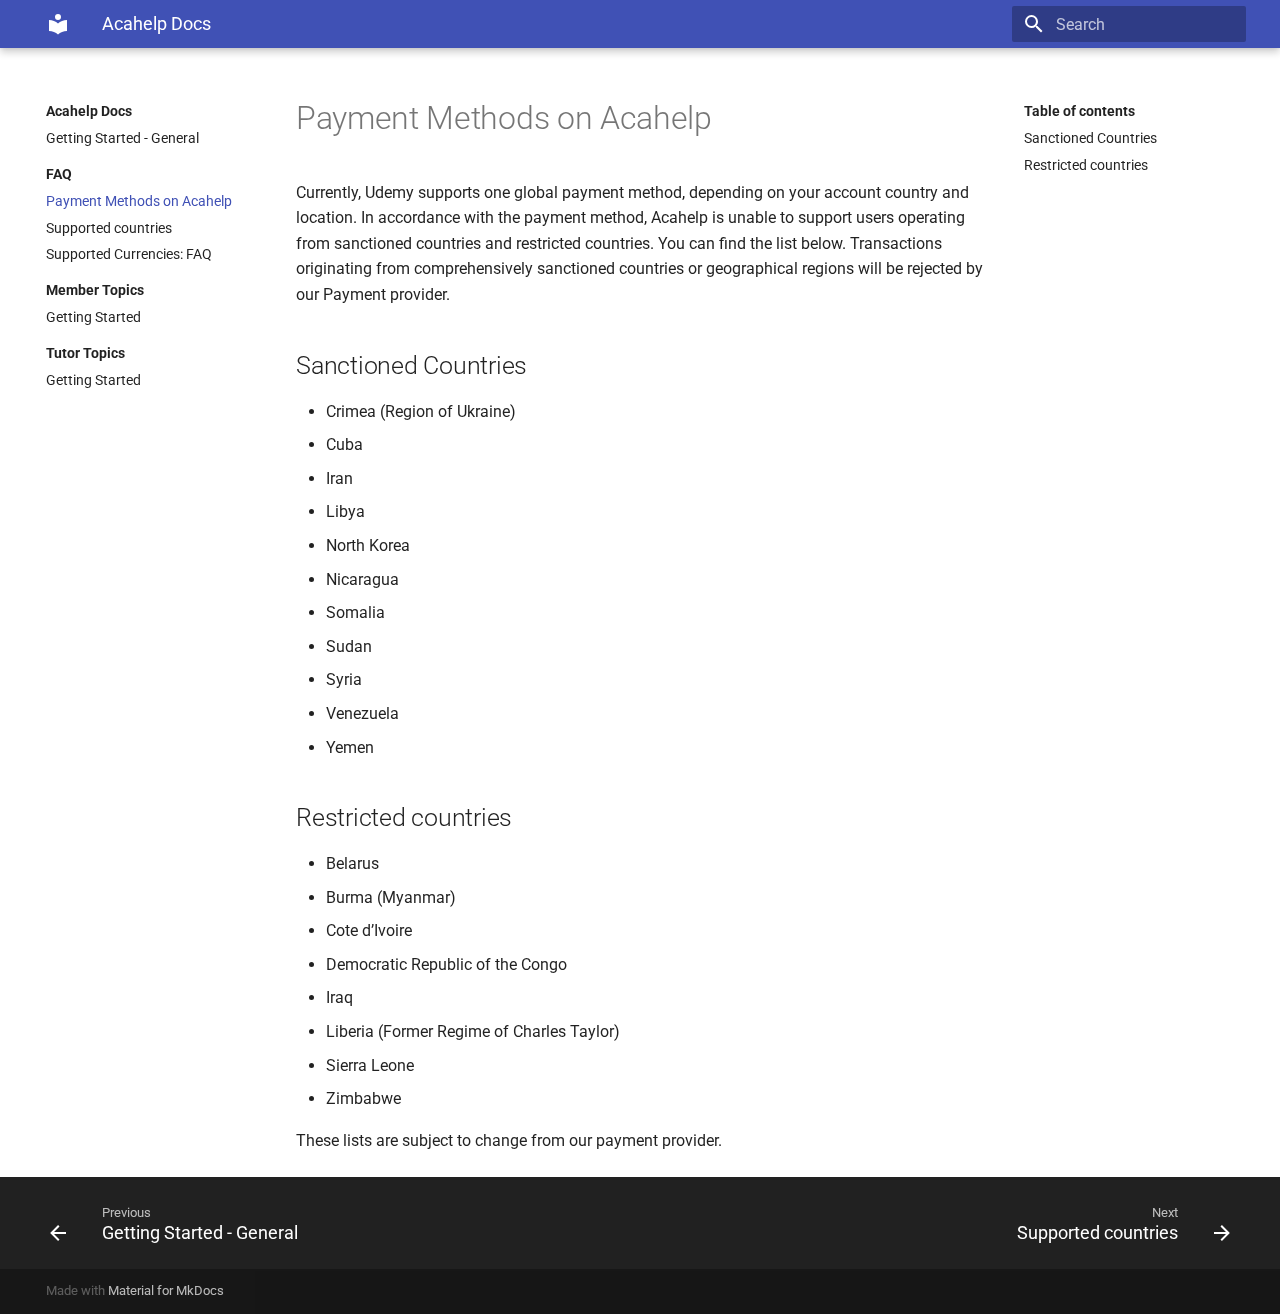
==== site/FAQ/Purchases-and-Refunds/index.html @ 8f77f380 "Supported Countries, FAQ generation updated" ====
<!doctype html>
<html lang="en" class="no-js">
  <head>
    
      <meta charset="utf-8">
      <meta name="viewport" content="width=device-width,initial-scale=1">
      
      
      
      
      <link rel="icon" href="../../assets/images/favicon.png">
      <meta name="generator" content="mkdocs-1.2.2, mkdocs-material-7.3.2">
    
    
      
        <title>Payment Methods on Acahelp - Acahelp Docs</title>
      
    
    
      <link rel="stylesheet" href="../../assets/stylesheets/main.24c991ad.min.css">
      
        
        <link rel="stylesheet" href="../../assets/stylesheets/palette.3f5d1f46.min.css">
        
      
    
    
    
      
        
        <link rel="preconnect" href="https://fonts.gstatic.com" crossorigin>
        <link rel="stylesheet" href="https://fonts.googleapis.com/css?family=Roboto:300,400,400i,700%7CRoboto+Mono&display=fallback">
        <style>:root{--md-text-font-family:"Roboto";--md-code-font-family:"Roboto Mono"}</style>
      
    
    
    
    
      


    
    
  </head>
  
  
    
    
    
    
    
    <body dir="ltr" data-md-color-scheme="" data-md-color-primary="none" data-md-color-accent="none">
  
    
    <script>function __prefix(e){return new URL("../..",location).pathname+"."+e}function __get(e,t=localStorage){return JSON.parse(t.getItem(__prefix(e)))}</script>
    
    <input class="md-toggle" data-md-toggle="drawer" type="checkbox" id="__drawer" autocomplete="off">
    <input class="md-toggle" data-md-toggle="search" type="checkbox" id="__search" autocomplete="off">
    <label class="md-overlay" for="__drawer"></label>
    <div data-md-component="skip">
      
        
        <a href="#payment-methods-on-acahelp" class="md-skip">
          Skip to content
        </a>
      
    </div>
    <div data-md-component="announce">
      
    </div>
    
      

<header class="md-header" data-md-component="header">
  <nav class="md-header__inner md-grid" aria-label="Header">
    <a href="../.." title="Acahelp Docs" class="md-header__button md-logo" aria-label="Acahelp Docs" data-md-component="logo">
      
  
  <svg xmlns="http://www.w3.org/2000/svg" viewBox="0 0 24 24"><path d="M12 8a3 3 0 0 0 3-3 3 3 0 0 0-3-3 3 3 0 0 0-3 3 3 3 0 0 0 3 3m0 3.54C9.64 9.35 6.5 8 3 8v11c3.5 0 6.64 1.35 9 3.54 2.36-2.19 5.5-3.54 9-3.54V8c-3.5 0-6.64 1.35-9 3.54z"/></svg>

    </a>
    <label class="md-header__button md-icon" for="__drawer">
      <svg xmlns="http://www.w3.org/2000/svg" viewBox="0 0 24 24"><path d="M3 6h18v2H3V6m0 5h18v2H3v-2m0 5h18v2H3v-2z"/></svg>
    </label>
    <div class="md-header__title" data-md-component="header-title">
      <div class="md-header__ellipsis">
        <div class="md-header__topic">
          <span class="md-ellipsis">
            Acahelp Docs
          </span>
        </div>
        <div class="md-header__topic" data-md-component="header-topic">
          <span class="md-ellipsis">
            
              Payment Methods on Acahelp
            
          </span>
        </div>
      </div>
    </div>
    
    
    
      <label class="md-header__button md-icon" for="__search">
        <svg xmlns="http://www.w3.org/2000/svg" viewBox="0 0 24 24"><path d="M9.5 3A6.5 6.5 0 0 1 16 9.5c0 1.61-.59 3.09-1.56 4.23l.27.27h.79l5 5-1.5 1.5-5-5v-.79l-.27-.27A6.516 6.516 0 0 1 9.5 16 6.5 6.5 0 0 1 3 9.5 6.5 6.5 0 0 1 9.5 3m0 2C7 5 5 7 5 9.5S7 14 9.5 14 14 12 14 9.5 12 5 9.5 5z"/></svg>
      </label>
      
<div class="md-search" data-md-component="search" role="dialog">
  <label class="md-search__overlay" for="__search"></label>
  <div class="md-search__inner" role="search">
    <form class="md-search__form" name="search">
      <input type="text" class="md-search__input" name="query" aria-label="Search" placeholder="Search" autocapitalize="off" autocorrect="off" autocomplete="off" spellcheck="false" data-md-component="search-query" required>
      <label class="md-search__icon md-icon" for="__search">
        <svg xmlns="http://www.w3.org/2000/svg" viewBox="0 0 24 24"><path d="M9.5 3A6.5 6.5 0 0 1 16 9.5c0 1.61-.59 3.09-1.56 4.23l.27.27h.79l5 5-1.5 1.5-5-5v-.79l-.27-.27A6.516 6.516 0 0 1 9.5 16 6.5 6.5 0 0 1 3 9.5 6.5 6.5 0 0 1 9.5 3m0 2C7 5 5 7 5 9.5S7 14 9.5 14 14 12 14 9.5 12 5 9.5 5z"/></svg>
        <svg xmlns="http://www.w3.org/2000/svg" viewBox="0 0 24 24"><path d="M20 11v2H8l5.5 5.5-1.42 1.42L4.16 12l7.92-7.92L13.5 5.5 8 11h12z"/></svg>
      </label>
      <nav class="md-search__options" aria-label="Search">
        
        <button type="reset" class="md-search__icon md-icon" aria-label="Clear" tabindex="-1">
          <svg xmlns="http://www.w3.org/2000/svg" viewBox="0 0 24 24"><path d="M19 6.41 17.59 5 12 10.59 6.41 5 5 6.41 10.59 12 5 17.59 6.41 19 12 13.41 17.59 19 19 17.59 13.41 12 19 6.41z"/></svg>
        </button>
      </nav>
      
        <div class="md-search__suggest" data-md-component="search-suggest"></div>
      
    </form>
    <div class="md-search__output">
      <div class="md-search__scrollwrap" data-md-scrollfix>
        <div class="md-search-result" data-md-component="search-result">
          <div class="md-search-result__meta">
            Initializing search
          </div>
          <ol class="md-search-result__list"></ol>
        </div>
      </div>
    </div>
  </div>
</div>
    
    
  </nav>
  
</header>
    
    <div class="md-container" data-md-component="container">
      
      
        
          
        
      
      <main class="md-main" data-md-component="main">
        <div class="md-main__inner md-grid">
          
            
              
              <div class="md-sidebar md-sidebar--primary" data-md-component="sidebar" data-md-type="navigation" >
                <div class="md-sidebar__scrollwrap">
                  <div class="md-sidebar__inner">
                    


<nav class="md-nav md-nav--primary" aria-label="Navigation" data-md-level="0">
  <label class="md-nav__title" for="__drawer">
    <a href="../.." title="Acahelp Docs" class="md-nav__button md-logo" aria-label="Acahelp Docs" data-md-component="logo">
      
  
  <svg xmlns="http://www.w3.org/2000/svg" viewBox="0 0 24 24"><path d="M12 8a3 3 0 0 0 3-3 3 3 0 0 0-3-3 3 3 0 0 0-3 3 3 3 0 0 0 3 3m0 3.54C9.64 9.35 6.5 8 3 8v11c3.5 0 6.64 1.35 9 3.54 2.36-2.19 5.5-3.54 9-3.54V8c-3.5 0-6.64 1.35-9 3.54z"/></svg>

    </a>
    Acahelp Docs
  </label>
  
  <ul class="md-nav__list" data-md-scrollfix>
    
      
      
      

  
  
  
    <li class="md-nav__item">
      <a href="../.." class="md-nav__link">
        Getting Started - General
      </a>
    </li>
  

    
      
      
      

  
  
    
  
  
    
      
    
    <li class="md-nav__item md-nav__item--active md-nav__item--section md-nav__item--nested">
      
      
        <input class="md-nav__toggle md-toggle" data-md-toggle="__nav_2" type="checkbox" id="__nav_2" checked>
      
      
      
        
          
        
          
        
          
        
      
      
        <label class="md-nav__link" for="__nav_2">
          FAQ
          <span class="md-nav__icon md-icon"></span>
        </label>
      
      <nav class="md-nav" aria-label="FAQ" data-md-level="1">
        <label class="md-nav__title" for="__nav_2">
          <span class="md-nav__icon md-icon"></span>
          FAQ
        </label>
        <ul class="md-nav__list" data-md-scrollfix>
          
            
              
  
  
    
  
  
    <li class="md-nav__item md-nav__item--active">
      
      <input class="md-nav__toggle md-toggle" data-md-toggle="toc" type="checkbox" id="__toc">
      
      
        
      
      
        <label class="md-nav__link md-nav__link--active" for="__toc">
          Payment Methods on Acahelp
          <span class="md-nav__icon md-icon"></span>
        </label>
      
      <a href="./" class="md-nav__link md-nav__link--active">
        Payment Methods on Acahelp
      </a>
      
        
<nav class="md-nav md-nav--secondary" aria-label="Table of contents">
  
  
  
    
  
  
    <label class="md-nav__title" for="__toc">
      <span class="md-nav__icon md-icon"></span>
      Table of contents
    </label>
    <ul class="md-nav__list" data-md-component="toc" data-md-scrollfix>
      
        <li class="md-nav__item">
  <a href="#sanctioned-countries" class="md-nav__link">
    Sanctioned Countries
  </a>
  
</li>
      
        <li class="md-nav__item">
  <a href="#restricted-countries" class="md-nav__link">
    Restricted countries
  </a>
  
</li>
      
    </ul>
  
</nav>
      
    </li>
  

            
          
            
              
  
  
  
    <li class="md-nav__item">
      <a href="../Supported%20Countries/" class="md-nav__link">
        Supported countries
      </a>
    </li>
  

            
          
            
              
  
  
  
    <li class="md-nav__item">
      <a href="../Supported%20Currencies/" class="md-nav__link">
        Supported Currencies: FAQ
      </a>
    </li>
  

            
          
        </ul>
      </nav>
    </li>
  

    
      
      
      

  
  
  
    
      
    
    <li class="md-nav__item md-nav__item--section md-nav__item--nested">
      
      
        <input class="md-nav__toggle md-toggle" data-md-toggle="__nav_3" type="checkbox" id="__nav_3" >
      
      
      
        
          
        
      
      
        <label class="md-nav__link" for="__nav_3">
          Member Topics
          <span class="md-nav__icon md-icon"></span>
        </label>
      
      <nav class="md-nav" aria-label="Member Topics" data-md-level="1">
        <label class="md-nav__title" for="__nav_3">
          <span class="md-nav__icon md-icon"></span>
          Member Topics
        </label>
        <ul class="md-nav__list" data-md-scrollfix>
          
            
              
  
  
  
    <li class="md-nav__item">
      <a href="../../Member%20Topics/Getting%20Started/" class="md-nav__link">
        Getting Started
      </a>
    </li>
  

            
          
        </ul>
      </nav>
    </li>
  

    
      
      
      

  
  
  
    
      
    
    <li class="md-nav__item md-nav__item--section md-nav__item--nested">
      
      
        <input class="md-nav__toggle md-toggle" data-md-toggle="__nav_4" type="checkbox" id="__nav_4" >
      
      
      
        
          
        
      
      
        <label class="md-nav__link" for="__nav_4">
          Tutor Topics
          <span class="md-nav__icon md-icon"></span>
        </label>
      
      <nav class="md-nav" aria-label="Tutor Topics" data-md-level="1">
        <label class="md-nav__title" for="__nav_4">
          <span class="md-nav__icon md-icon"></span>
          Tutor Topics
        </label>
        <ul class="md-nav__list" data-md-scrollfix>
          
            
              
  
  
  
    <li class="md-nav__item">
      <a href="../../Tutor%20Topics/Getting%20Started/" class="md-nav__link">
        Getting Started
      </a>
    </li>
  

            
          
        </ul>
      </nav>
    </li>
  

    
  </ul>
</nav>
                  </div>
                </div>
              </div>
            
            
              
              <div class="md-sidebar md-sidebar--secondary" data-md-component="sidebar" data-md-type="toc" >
                <div class="md-sidebar__scrollwrap">
                  <div class="md-sidebar__inner">
                    
<nav class="md-nav md-nav--secondary" aria-label="Table of contents">
  
  
  
    
  
  
    <label class="md-nav__title" for="__toc">
      <span class="md-nav__icon md-icon"></span>
      Table of contents
    </label>
    <ul class="md-nav__list" data-md-component="toc" data-md-scrollfix>
      
        <li class="md-nav__item">
  <a href="#sanctioned-countries" class="md-nav__link">
    Sanctioned Countries
  </a>
  
</li>
      
        <li class="md-nav__item">
  <a href="#restricted-countries" class="md-nav__link">
    Restricted countries
  </a>
  
</li>
      
    </ul>
  
</nav>
                  </div>
                </div>
              </div>
            
          
          <div class="md-content" data-md-component="content">
            <article class="md-content__inner md-typeset">
              
                
                
                <h1 id="payment-methods-on-acahelp">Payment Methods on Acahelp</h1>
<p>Currently, Udemy supports one global payment method, depending on your account country and location. In accordance with the payment method, Acahelp is unable to support users operating from sanctioned countries and restricted countries. You can find the list below. Transactions originating from comprehensively sanctioned countries or geographical regions will be rejected by our Payment provider.</p>
<h2 id="sanctioned-countries">Sanctioned Countries</h2>
<ul>
<li>Crimea (Region of Ukraine)</li>
<li>Cuba</li>
<li>Iran</li>
<li>Libya</li>
<li>North Korea</li>
<li>Nicaragua</li>
<li>Somalia</li>
<li>Sudan</li>
<li>Syria</li>
<li>Venezuela</li>
<li>Yemen</li>
</ul>
<h2 id="restricted-countries">Restricted countries</h2>
<ul>
<li>Belarus</li>
<li>Burma (Myanmar)</li>
<li>Cote d’Ivoire</li>
<li>Democratic Republic of the Congo</li>
<li>Iraq</li>
<li>Liberia (Former Regime of Charles Taylor)</li>
<li>Sierra Leone</li>
<li>Zimbabwe</li>
</ul>
<p>These lists are subject to change from our payment provider.</p>
                
              
              
                


              
            </article>
          </div>
        </div>
        
          <a href="#" class="md-top md-icon" data-md-component="top" data-md-state="hidden">
            <svg xmlns="http://www.w3.org/2000/svg" viewBox="0 0 24 24"><path d="M13 20h-2V8l-5.5 5.5-1.42-1.42L12 4.16l7.92 7.92-1.42 1.42L13 8v12z"/></svg>
            Back to top
          </a>
        
      </main>
      
        
<footer class="md-footer">
  
    <nav class="md-footer__inner md-grid" aria-label="Footer">
      
        
        <a href="../.." class="md-footer__link md-footer__link--prev" aria-label="Previous: Getting Started - General" rel="prev">
          <div class="md-footer__button md-icon">
            <svg xmlns="http://www.w3.org/2000/svg" viewBox="0 0 24 24"><path d="M20 11v2H8l5.5 5.5-1.42 1.42L4.16 12l7.92-7.92L13.5 5.5 8 11h12z"/></svg>
          </div>
          <div class="md-footer__title">
            <div class="md-ellipsis">
              <span class="md-footer__direction">
                Previous
              </span>
              Getting Started - General
            </div>
          </div>
        </a>
      
      
        
        <a href="../Supported%20Countries/" class="md-footer__link md-footer__link--next" aria-label="Next: Supported countries" rel="next">
          <div class="md-footer__title">
            <div class="md-ellipsis">
              <span class="md-footer__direction">
                Next
              </span>
              Supported countries
            </div>
          </div>
          <div class="md-footer__button md-icon">
            <svg xmlns="http://www.w3.org/2000/svg" viewBox="0 0 24 24"><path d="M4 11v2h12l-5.5 5.5 1.42 1.42L19.84 12l-7.92-7.92L10.5 5.5 16 11H4z"/></svg>
          </div>
        </a>
      
    </nav>
  
  <div class="md-footer-meta md-typeset">
    <div class="md-footer-meta__inner md-grid">
      <div class="md-footer-copyright">
        
        
          Made with
          <a href="https://squidfunk.github.io/mkdocs-material/" target="_blank" rel="noopener">
            Material for MkDocs
          </a>
        
        
      </div>
      
    </div>
  </div>
</footer>
      
    </div>
    <div class="md-dialog" data-md-component="dialog">
      <div class="md-dialog__inner md-typeset"></div>
    </div>
    <script id="__config" type="application/json">{"base": "../..", "features": ["navigation.top", "search.suggest", "navigation.sections", "navigation.indexes"], "translations": {"clipboard.copy": "Copy to clipboard", "clipboard.copied": "Copied to clipboard", "search.config.lang": "en", "search.config.pipeline": "trimmer, stopWordFilter", "search.config.separator": "[\\s\\-]+", "search.placeholder": "Search", "search.result.placeholder": "Type to start searching", "search.result.none": "No matching documents", "search.result.one": "1 matching document", "search.result.other": "# matching documents", "search.result.more.one": "1 more on this page", "search.result.more.other": "# more on this page", "search.result.term.missing": "Missing", "select.version.title": "Select version"}, "search": "../../assets/javascripts/workers/search.e99e714c.min.js", "version": null}</script>
    
    
      <script src="../../assets/javascripts/bundle.bc35569b.min.js"></script>
      
    
  </body>
</html>
---- site/assets/stylesheets/main.24c991ad.min.css ----
@charset "UTF-8";html{-webkit-text-size-adjust:none;-moz-text-size-adjust:none;-ms-text-size-adjust:none;text-size-adjust:none;box-sizing:border-box}*,:after,:before{box-sizing:inherit}body{margin:0}a,button,input,label{-webkit-tap-highlight-color:transparent}a{color:inherit;text-decoration:none}hr{border:0;box-sizing:content-box;display:block;height:.05rem;overflow:visible;padding:0}small{font-size:80%}sub,sup{line-height:1em}img{border-style:none}table{border-collapse:separate;border-spacing:0}td,th{font-weight:400;vertical-align:top}button{background:transparent;border:0;font-family:inherit;font-size:inherit;margin:0;padding:0}input{border:0;outline:none}:root{--md-default-fg-color:rgba(0,0,0,0.87);--md-default-fg-color--light:rgba(0,0,0,0.54);--md-default-fg-color--lighter:rgba(0,0,0,0.32);--md-default-fg-color--lightest:rgba(0,0,0,0.07);--md-default-bg-color:#fff;--md-default-bg-color--light:hsla(0,0%,100%,0.7);--md-default-bg-color--lighter:hsla(0,0%,100%,0.3);--md-default-bg-color--lightest:hsla(0,0%,100%,0.12);--md-primary-fg-color:#4051b5;--md-primary-fg-color--light:#5d6cc0;--md-primary-fg-color--dark:#303fa1;--md-primary-bg-color:#fff;--md-primary-bg-color--light:hsla(0,0%,100%,0.7);--md-accent-fg-color:#526cfe;--md-accent-fg-color--transparent:rgba(82,108,254,0.1);--md-accent-bg-color:#fff;--md-accent-bg-color--light:hsla(0,0%,100%,0.7)}:root>*{--md-code-fg-color:#36464e;--md-code-bg-color:#f5f5f5;--md-code-hl-color:rgba(255,255,0,0.5);--md-code-hl-number-color:#d52a2a;--md-code-hl-special-color:#db1457;--md-code-hl-function-color:#a846b9;--md-code-hl-constant-color:#6e59d9;--md-code-hl-keyword-color:#3f6ec6;--md-code-hl-string-color:#1c7d4d;--md-code-hl-name-color:var(--md-code-fg-color);--md-code-hl-operator-color:var(--md-default-fg-color--light);--md-code-hl-punctuation-color:var(--md-default-fg-color--light);--md-code-hl-comment-color:var(--md-default-fg-color--light);--md-code-hl-generic-color:var(--md-default-fg-color--light);--md-code-hl-variable-color:var(--md-default-fg-color--light);--md-typeset-color:var(--md-default-fg-color);--md-typeset-a-color:var(--md-primary-fg-color);--md-typeset-mark-color:rgba(255,255,0,0.5);--md-typeset-del-color:hsla(6,90%,60%,0.15);--md-typeset-ins-color:rgba(11,213,112,0.15);--md-typeset-kbd-color:#fafafa;--md-typeset-kbd-accent-color:#fff;--md-typeset-kbd-border-color:#b8b8b8;--md-typeset-table-color:rgba(0,0,0,0.12);--md-admonition-fg-color:var(--md-default-fg-color);--md-admonition-bg-color:var(--md-default-bg-color);--md-footer-fg-color:#fff;--md-footer-fg-color--light:hsla(0,0%,100%,0.7);--md-footer-fg-color--lighter:hsla(0,0%,100%,0.3);--md-footer-bg-color:rgba(0,0,0,0.87);--md-footer-bg-color--dark:rgba(0,0,0,0.32)}.md-icon svg{fill:currentColor;display:block;height:1.2rem;width:1.2rem}body{-webkit-font-smoothing:antialiased;-moz-osx-font-smoothing:grayscale}body,input{font-feature-settings:"kern","liga";font-family:var(--md-text-font-family,_),-apple-system,BlinkMacSystemFont,Helvetica,Arial,sans-serif}body,code,input,kbd,pre{color:var(--md-typeset-color)}code,kbd,pre{font-feature-settings:"kern";font-family:var(--md-code-font-family,_),SFMono-Regular,Consolas,Menlo,monospace}:root{--md-typeset-table-sort-icon:url('data:image/svg+xml;charset=utf-8,<svg xmlns="http://www.w3.org/2000/svg" viewBox="0 0 24 24"><path d="m18 21-4-4h3V7h-3l4-4 4 4h-3v10h3M2 19v-2h10v2M2 13v-2h7v2M2 7V5h4v2H2z"/></svg>');--md-typeset-table-sort-icon--asc:url('data:image/svg+xml;charset=utf-8,<svg xmlns="http://www.w3.org/2000/svg" viewBox="0 0 24 24"><path d="M19 17h3l-4 4-4-4h3V3h2M2 17h10v2H2M6 5v2H2V5m0 6h7v2H2v-2z"/></svg>');--md-typeset-table-sort-icon--desc:url('data:image/svg+xml;charset=utf-8,<svg xmlns="http://www.w3.org/2000/svg" viewBox="0 0 24 24"><path d="M19 7h3l-4-4-4 4h3v14h2M2 17h10v2H2M6 5v2H2V5m0 6h7v2H2v-2z"/></svg>')}.md-typeset{-webkit-print-color-adjust:exact;color-adjust:exact;font-size:.8rem;line-height:1.6}@media print{.md-typeset{font-size:.68rem}}.md-typeset blockquote,.md-typeset dl,.md-typeset figure,.md-typeset ol,.md-typeset pre,.md-typeset ul{margin:1em 0}.md-typeset h1{color:var(--md-default-fg-color--light);font-size:2em;line-height:1.3;margin:0 0 1.25em}.md-typeset h1,.md-typeset h2{font-weight:300;letter-spacing:-.01em}.md-typeset h2{font-size:1.5625em;line-height:1.4;margin:1.6em 0 .64em}.md-typeset h3{font-size:1.25em;font-weight:400;letter-spacing:-.01em;line-height:1.5;margin:1.6em 0 .8em}.md-typeset h2+h3{margin-top:.8em}.md-typeset h4{font-weight:700;letter-spacing:-.01em;margin:1em 0}.md-typeset h5,.md-typeset h6{color:var(--md-default-fg-color--light);font-size:.8em;font-weight:700;letter-spacing:-.01em;margin:1.25em 0}.md-typeset h5{text-transform:uppercase}.md-typeset hr{border-bottom:.05rem solid var(--md-default-fg-color--lightest);display:flow-root;margin:1.5em 0}.md-typeset a{color:var(--md-typeset-a-color);word-break:break-word}.md-typeset a,.md-typeset a:before{transition:color 125ms}.md-typeset a:focus,.md-typeset a:hover{color:var(--md-accent-fg-color)}.md-typeset a.focus-visible{outline-color:var(--md-accent-fg-color);outline-offset:.2rem}.md-typeset code,.md-typeset kbd,.md-typeset pre{color:var(--md-code-fg-color);direction:ltr}@media print{.md-typeset code,.md-typeset kbd,.md-typeset pre{white-space:pre-wrap}}.md-typeset code{background-color:var(--md-code-bg-color);border-radius:.1rem;-webkit-box-decoration-break:clone;box-decoration-break:clone;font-size:.85em;padding:0 .2941176471em;word-break:break-word}.md-typeset code:not(.focus-visible){-webkit-tap-highlight-color:transparent;outline:none}.md-typeset h1 code,.md-typeset h2 code,.md-typeset h3 code,.md-typeset h4 code,.md-typeset h5 code,.md-typeset h6 code{background-color:transparent;box-shadow:none;margin:initial;padding:initial}.md-typeset a code{color:currentColor}.md-typeset pre{display:flow-root;line-height:1.4;position:relative}.md-typeset pre>code{-webkit-box-decoration-break:slice;box-decoration-break:slice;box-shadow:none;display:block;margin:0;overflow:auto;padding:.7720588235em 1.1764705882em;scrollbar-color:var(--md-default-fg-color--lighter) transparent;scrollbar-width:thin;touch-action:auto;word-break:normal}.md-typeset pre>code:hover{scrollbar-color:var(--md-accent-fg-color) transparent}.md-typeset pre>code::-webkit-scrollbar{height:.2rem;width:.2rem}.md-typeset pre>code::-webkit-scrollbar-thumb{background-color:var(--md-default-fg-color--lighter)}.md-typeset pre>code::-webkit-scrollbar-thumb:hover{background-color:var(--md-accent-fg-color)}@media screen and (max-width:44.9375em){.md-typeset>pre{margin:1em -.8rem}.md-typeset>pre code{border-radius:0}}.md-typeset kbd{background-color:var(--md-typeset-kbd-color);border-radius:.1rem;box-shadow:0 .1rem 0 .05rem var(--md-typeset-kbd-border-color),0 .1rem 0 var(--md-typeset-kbd-border-color),0 -.1rem .2rem var(--md-typeset-kbd-accent-color) inset;color:var(--md-default-fg-color);display:inline-block;font-size:.75em;padding:0 .6666666667em;vertical-align:text-top;word-break:break-word}.md-typeset mark{background-color:var(--md-typeset-mark-color);-webkit-box-decoration-break:clone;box-decoration-break:clone;color:inherit;word-break:break-word}.md-typeset abbr{border-bottom:.05rem dotted var(--md-default-fg-color--light);cursor:help;text-decoration:none}@media (hover:none){.md-typeset abbr{position:relative}.md-typeset abbr[title]:focus:after,.md-typeset abbr[title]:hover:after{background-color:var(--md-default-fg-color);border-radius:.1rem;box-shadow:0 2px 2px 0 rgba(0,0,0,.14),0 1px 5px 0 rgba(0,0,0,.12),0 3px 1px -2px rgba(0,0,0,.2);color:var(--md-default-bg-color);content:attr(title);display:inline-block;font-size:.7rem;left:0;margin-top:2em;max-width:80%;min-width:-webkit-max-content;min-width:-moz-max-content;min-width:max-content;padding:.2rem .3rem;position:absolute;width:auto}}.md-typeset small{opacity:.75}.md-typeset sub,.md-typeset sup{margin-left:.078125em}[dir=rtl] .md-typeset sub,[dir=rtl] .md-typeset sup{margin-left:0;margin-right:.078125em}.md-typeset blockquote{border-left:.2rem solid var(--md-default-fg-color--lighter);color:var(--md-default-fg-color--light);padding-left:.6rem}[dir=rtl] .md-typeset blockquote{border-left:initial;border-right:.2rem solid var(--md-default-fg-color--lighter);padding-left:0;padding-right:.6rem}.md-typeset ul{list-style-type:disc}.md-typeset ol,.md-typeset ul{display:flow-root;margin-left:.625em;padding:0}[dir=rtl] .md-typeset ol,[dir=rtl] .md-typeset ul{margin-left:0;margin-right:.625em}.md-typeset ol ol,.md-typeset ul ol{list-style-type:lower-alpha}.md-typeset ol ol ol,.md-typeset ul ol ol{list-style-type:lower-roman}.md-typeset ol li,.md-typeset ul li{margin-bottom:.5em;margin-left:1.25em}[dir=rtl] .md-typeset ol li,[dir=rtl] .md-typeset ul li{margin-left:0;margin-right:1.25em}.md-typeset ol li blockquote,.md-typeset ol li p,.md-typeset ul li blockquote,.md-typeset ul li p{margin:.5em 0}.md-typeset ol li:last-child,.md-typeset ul li:last-child{margin-bottom:0}.md-typeset ol li ol,.md-typeset ol li ul,.md-typeset ul li ol,.md-typeset ul li ul{margin:.5em 0 .5em .625em}[dir=rtl] .md-typeset ol li ol,[dir=rtl] .md-typeset ol li ul,[dir=rtl] .md-typeset ul li ol,[dir=rtl] .md-typeset ul li ul{margin-left:0;margin-right:.625em}.md-typeset dd{margin:1em 0 1.5em 1.875em}[dir=rtl] .md-typeset dd{margin-left:0;margin-right:1.875em}.md-typeset img,.md-typeset svg{height:auto;max-width:100%}.md-typeset img[align=left],.md-typeset svg[align=left]{margin:1em 1em 1em 0}.md-typeset img[align=right],.md-typeset svg[align=right]{margin:1em 0 1em 1em}.md-typeset img[align]:only-child,.md-typeset svg[align]:only-child{margin-top:0}.md-typeset figure{display:flow-root;margin:0 auto;max-width:100%;text-align:center;width:-webkit-fit-content;width:-moz-fit-content;width:fit-content}.md-typeset figure img{display:block}.md-typeset figcaption{font-style:italic;margin:1em auto 2em;max-width:24rem}.md-typeset iframe{max-width:100%}.md-typeset table:not([class]){background-color:var(--md-default-bg-color);border:.05rem solid var(--md-typeset-table-color);border-radius:.1rem;display:inline-block;font-size:.64rem;max-width:100%;overflow:auto;touch-action:auto}@media print{.md-typeset table:not([class]){display:table}}.md-typeset table:not([class])+*{margin-top:1.5em}.md-typeset table:not([class]) td>:first-child,.md-typeset table:not([class]) th>:first-child{margin-top:0}.md-typeset table:not([class]) td>:last-child,.md-typeset table:not([class]) th>:last-child{margin-bottom:0}.md-typeset table:not([class]) td:not([align]),.md-typeset table:not([class]) th:not([align]){text-align:left}[dir=rtl] .md-typeset table:not([class]) td:not([align]),[dir=rtl] .md-typeset table:not([class]) th:not([align]){text-align:right}.md-typeset table:not([class]) th{font-weight:700;min-width:5rem;padding:.9375em 1.25em;vertical-align:top}.md-typeset table:not([class]) th a{color:inherit}.md-typeset table:not([class]) td{border-top:.05rem solid var(--md-typeset-table-color);padding:.9375em 1.25em;vertical-align:top}.md-typeset table:not([class]) tbody tr{transition:background-color 125ms}.md-typeset table:not([class]) tbody tr:hover{background-color:rgba(0,0,0,.035);box-shadow:0 .05rem 0 var(--md-default-bg-color) inset}.md-typeset table:not([class]) a{word-break:normal}.md-typeset table th[role=columnheader]{cursor:pointer}.md-typeset table th[role=columnheader]:after{content:"";display:inline-block;height:1.2em;margin-left:.5em;-webkit-mask-image:var(--md-typeset-table-sort-icon);mask-image:var(--md-typeset-table-sort-icon);-webkit-mask-repeat:no-repeat;mask-repeat:no-repeat;-webkit-mask-size:contain;mask-size:contain;transition:background-color 125ms;vertical-align:text-bottom;width:1.2em}.md-typeset table th[role=columnheader]:hover:after{background-color:var(--md-default-fg-color--lighter)}.md-typeset table th[role=columnheader][aria-sort=ascending]:after{background-color:var(--md-default-fg-color--light);-webkit-mask-image:var(--md-typeset-table-sort-icon--asc);mask-image:var(--md-typeset-table-sort-icon--asc)}.md-typeset table th[role=columnheader][aria-sort=descending]:after{background-color:var(--md-default-fg-color--light);-webkit-mask-image:var(--md-typeset-table-sort-icon--desc);mask-image:var(--md-typeset-table-sort-icon--desc)}.md-typeset__scrollwrap{margin:1em -.8rem;overflow-x:auto;touch-action:auto}.md-typeset__table{display:inline-block;margin-bottom:.5em;padding:0 .8rem}@media print{.md-typeset__table{display:block}}html .md-typeset__table table{display:table;margin:0;overflow:hidden;width:100%}html{font-size:125%;height:100%;overflow-x:hidden}@media screen and (min-width:100em){html{font-size:137.5%}}@media screen and (min-width:125em){html{font-size:150%}}body{background-color:var(--md-default-bg-color);display:flex;flex-direction:column;font-size:.5rem;min-height:100%;position:relative;width:100%}@media print{body{display:block}}@media screen and (max-width:59.9375em){body[data-md-state=lock]{position:fixed}}.md-grid{margin-left:auto;margin-right:auto;max-width:61rem}.md-container{display:flex;flex-direction:column;flex-grow:1}@media print{.md-container{display:block}}.md-main{flex-grow:1}.md-main__inner{display:flex;height:100%;margin-top:1.5rem}.md-ellipsis{overflow:hidden;text-overflow:ellipsis;white-space:nowrap}.md-toggle{display:none}.md-option{height:0;opacity:0;position:absolute;width:0}.md-option:checked+label:not([hidden]){display:block}.md-option.focus-visible+label{outline-color:var(--md-accent-fg-color);outline-style:auto}.md-skip{background-color:var(--md-default-fg-color);border-radius:.1rem;color:var(--md-default-bg-color);font-size:.64rem;margin:.5rem;opacity:0;outline-color:var(--md-accent-fg-color);padding:.3rem .5rem;position:fixed;transform:translateY(.4rem);z-index:-1}.md-skip:focus{opacity:1;transform:translateY(0);transition:transform .25s cubic-bezier(.4,0,.2,1),opacity 175ms 75ms;z-index:10}@page{margin:25mm}.md-announce{background-color:var(--md-footer-bg-color);overflow:auto}@media print{.md-announce{display:none}}.md-announce__inner{color:var(--md-footer-fg-color);font-size:.7rem;margin:.6rem auto;padding:0 .8rem}:root{--md-clipboard-icon:url('data:image/svg+xml;charset=utf-8,<svg xmlns="http://www.w3.org/2000/svg" viewBox="0 0 24 24"><path d="M19 21H8V7h11m0-2H8a2 2 0 0 0-2 2v14a2 2 0 0 0 2 2h11a2 2 0 0 0 2-2V7a2 2 0 0 0-2-2m-3-4H4a2 2 0 0 0-2 2v14h2V3h12V1z"/></svg>')}.md-clipboard{border-radius:.1rem;color:var(--md-default-fg-color--lightest);cursor:pointer;height:1.5em;outline-color:var(--md-accent-fg-color);outline-offset:.1rem;position:absolute;right:.5em;top:.5em;transition:color .25s;width:1.5em;z-index:1}@media print{.md-clipboard{display:none}}.md-clipboard:not(.focus-visible){-webkit-tap-highlight-color:transparent;outline:none}:hover>.md-clipboard{color:var(--md-default-fg-color--light)}.md-clipboard:focus,.md-clipboard:hover{color:var(--md-accent-fg-color)}.md-clipboard:after{background-color:currentColor;content:"";display:block;height:1.125em;margin:0 auto;-webkit-mask-image:var(--md-clipboard-icon);mask-image:var(--md-clipboard-icon);-webkit-mask-repeat:no-repeat;mask-repeat:no-repeat;-webkit-mask-size:contain;mask-size:contain;width:1.125em}.md-clipboard--inline{cursor:pointer}.md-clipboard--inline code{transition:color .25s,background-color .25s}.md-clipboard--inline:focus code,.md-clipboard--inline:hover code{background-color:var(--md-accent-fg-color--transparent);color:var(--md-accent-fg-color)}.md-content{flex-grow:1;overflow:hidden;scroll-padding-top:51.2rem}.md-content__inner{margin:0 .8rem 1.2rem;padding-top:.6rem}@media screen and (min-width:76.25em){.md-sidebar--primary:not([hidden])~.md-content>.md-content__inner{margin-left:1.2rem}[dir=rtl] .md-sidebar--primary:not([hidden])~.md-content>.md-content__inner{margin-left:.8rem;margin-right:1.2rem}.md-sidebar--secondary:not([hidden])~.md-content>.md-content__inner{margin-right:1.2rem}[dir=rtl] .md-sidebar--secondary:not([hidden])~.md-content>.md-content__inner{margin-left:1.2rem;margin-right:.8rem}}.md-content__inner:before{content:"";display:block;height:.4rem}.md-content__inner>:last-child{margin-bottom:0}.md-content__button{float:right;margin:.4rem 0 .4rem .4rem;padding:0}@media print{.md-content__button{display:none}}[dir=rtl] .md-content__button{float:left;margin-left:0;margin-right:.4rem}[dir=rtl] .md-content__button svg{transform:scaleX(-1)}.md-typeset .md-content__button{color:var(--md-default-fg-color--lighter)}.md-content__button svg{display:inline;vertical-align:top}.md-dialog{background-color:var(--md-default-fg-color);border-radius:.1rem;bottom:.8rem;box-shadow:0 2px 2px 0 rgba(0,0,0,.14),0 1px 5px 0 rgba(0,0,0,.12),0 3px 1px -2px rgba(0,0,0,.2);left:auto;min-width:11.1rem;opacity:0;padding:.4rem .6rem;pointer-events:none;position:fixed;right:.8rem;transform:translateY(100%);transition:transform 0ms .4s,opacity .4s;z-index:3}@media print{.md-dialog{display:none}}[dir=rtl] .md-dialog{left:.8rem;right:auto}.md-dialog[data-md-state=open]{opacity:1;pointer-events:auto;transform:translateY(0);transition:transform .4s cubic-bezier(.075,.85,.175,1),opacity .4s}.md-dialog__inner{color:var(--md-default-bg-color);font-size:.7rem}.md-typeset .md-button{border:.1rem solid;border-radius:.1rem;color:var(--md-primary-fg-color);cursor:pointer;display:inline-block;font-weight:700;padding:.625em 2em;transition:color 125ms,background-color 125ms,border-color 125ms}.md-typeset .md-button--primary{background-color:var(--md-primary-fg-color);border-color:var(--md-primary-fg-color);color:var(--md-primary-bg-color)}.md-typeset .md-button:focus,.md-typeset .md-button:hover{background-color:var(--md-accent-fg-color);border-color:var(--md-accent-fg-color);color:var(--md-accent-bg-color)}.md-typeset .md-input{border-radius:.1rem;box-shadow:0 .2rem .5rem rgba(0,0,0,.1),0 .025rem .05rem rgba(0,0,0,.1);font-size:.8rem;height:1.8rem;padding:0 .6rem;transition:box-shadow .25s}.md-typeset .md-input:focus,.md-typeset .md-input:hover{box-shadow:0 .4rem 1rem rgba(0,0,0,.15),0 .025rem .05rem rgba(0,0,0,.15)}.md-typeset .md-input--stretch{width:100%}.md-header{background-color:var(--md-primary-fg-color);box-shadow:0 0 .2rem transparent,0 .2rem .4rem transparent;color:var(--md-primary-bg-color);left:0;position:-webkit-sticky;position:sticky;right:0;top:0;z-index:3}@media print{.md-header{display:none}}.md-header[data-md-state=shadow]{box-shadow:0 0 .2rem rgba(0,0,0,.1),0 .2rem .4rem rgba(0,0,0,.2);transition:transform .25s cubic-bezier(.1,.7,.1,1),box-shadow .25s}.md-header[data-md-state=hidden]{transform:translateY(-100%);transition:transform .25s cubic-bezier(.8,0,.6,1),box-shadow .25s}.md-header__inner{align-items:center;display:flex;padding:0 .2rem}.md-header__button{color:currentColor;cursor:pointer;margin:.2rem;outline-color:var(--md-accent-fg-color);padding:.4rem;position:relative;transition:opacity .25s;vertical-align:middle;z-index:1}.md-header__button:hover{opacity:.7}.md-header__button:not([hidden]){display:inline-block}.md-header__button:not(.focus-visible){-webkit-tap-highlight-color:transparent;outline:none}.md-header__button.md-logo{margin:.2rem;padding:.4rem}@media screen and (max-width:76.1875em){.md-header__button.md-logo{display:none}}.md-header__button.md-logo img,.md-header__button.md-logo svg{fill:currentColor;display:block;height:1.2rem;width:1.2rem}@media screen and (min-width:60em){.md-header__button[for=__search]{display:none}}.no-js .md-header__button[for=__search]{display:none}[dir=rtl] .md-header__button[for=__search] svg{transform:scaleX(-1)}@media screen and (min-width:76.25em){.md-header__button[for=__drawer]{display:none}}.md-header__topic{display:flex;max-width:100%;position:absolute;transition:transform .4s cubic-bezier(.1,.7,.1,1),opacity .15s}.md-header__topic+.md-header__topic{opacity:0;pointer-events:none;transform:translateX(1.25rem);transition:transform .4s cubic-bezier(1,.7,.1,.1),opacity .15s;z-index:-1}[dir=rtl] .md-header__topic+.md-header__topic{transform:translateX(-1.25rem)}.md-header__title{flex-grow:1;font-size:.9rem;height:2.4rem;line-height:2.4rem;margin-left:1rem;margin-right:.4rem}.md-header__title[data-md-state=active] .md-header__topic{opacity:0;pointer-events:none;transform:translateX(-1.25rem);transition:transform .4s cubic-bezier(1,.7,.1,.1),opacity .15s;z-index:-1}[dir=rtl] .md-header__title[data-md-state=active] .md-header__topic{transform:translateX(1.25rem)}.md-header__title[data-md-state=active] .md-header__topic+.md-header__topic{opacity:1;pointer-events:auto;transform:translateX(0);transition:transform .4s cubic-bezier(.1,.7,.1,1),opacity .15s;z-index:0}.md-header__title>.md-header__ellipsis{height:100%;position:relative;width:100%}.md-header__option{display:flex;flex-shrink:0;max-width:100%;transition:max-width 0ms .25s,opacity .25s .25s;white-space:nowrap}[data-md-toggle=search]:checked~.md-header .md-header__option{max-width:0;opacity:0;transition:max-width 0ms,opacity 0ms}.md-header__source{display:none}@media screen and (min-width:60em){.md-header__source{display:block;margin-left:1rem;max-width:11.7rem;width:11.7rem}[dir=rtl] .md-header__source{margin-left:0;margin-right:1rem}}@media screen and (min-width:76.25em){.md-header__source{margin-left:1.4rem}[dir=rtl] .md-header__source{margin-right:1.4rem}}.md-footer{background-color:var(--md-footer-bg-color);color:var(--md-footer-fg-color)}@media print{.md-footer{display:none}}.md-footer__inner{overflow:auto;padding:.2rem}.md-footer__link{display:flex;outline-color:var(--md-accent-fg-color);padding-bottom:.4rem;padding-top:1.4rem;transition:opacity .25s}@media screen and (min-width:45em){.md-footer__link{width:50%}}.md-footer__link:focus,.md-footer__link:hover{opacity:.7}.md-footer__link--prev{float:left}@media screen and (max-width:44.9375em){.md-footer__link--prev{width:25%}.md-footer__link--prev .md-footer__title{display:none}}[dir=rtl] .md-footer__link--prev{float:right}[dir=rtl] .md-footer__link--prev svg{transform:scaleX(-1)}.md-footer__link--next{float:right;text-align:right}@media screen and (max-width:44.9375em){.md-footer__link--next{width:75%}}[dir=rtl] .md-footer__link--next{float:left;text-align:left}[dir=rtl] .md-footer__link--next svg{transform:scaleX(-1)}.md-footer__title{flex-grow:1;font-size:.9rem;line-height:2.4rem;max-width:calc(100% - 2.4rem);padding:0 1rem;position:relative}.md-footer__button{margin:.2rem;padding:.4rem}.md-footer__direction{font-size:.64rem;left:0;margin-top:-1rem;opacity:.7;padding:0 1rem;position:absolute;right:0}.md-footer-meta{background-color:var(--md-footer-bg-color--dark)}.md-footer-meta__inner{display:flex;flex-wrap:wrap;justify-content:space-between;padding:.2rem}html .md-footer-meta.md-typeset a{color:var(--md-footer-fg-color--light)}html .md-footer-meta.md-typeset a:focus,html .md-footer-meta.md-typeset a:hover{color:var(--md-footer-fg-color)}.md-footer-copyright{color:var(--md-footer-fg-color--lighter);font-size:.64rem;margin:auto .6rem;padding:.4rem 0;width:100%}@media screen and (min-width:45em){.md-footer-copyright{width:auto}}.md-footer-copyright__highlight{color:var(--md-footer-fg-color--light)}.md-footer-social{margin:0 .4rem;padding:.2rem 0 .6rem}@media screen and (min-width:45em){.md-footer-social{padding:.6rem 0}}.md-footer-social__link{display:inline-block;height:1.6rem;text-align:center;width:1.6rem}.md-footer-social__link:before{line-height:1.9}.md-footer-social__link svg{fill:currentColor;max-height:.8rem;vertical-align:-25%}:root{--md-nav-icon--prev:url('data:image/svg+xml;charset=utf-8,<svg xmlns="http://www.w3.org/2000/svg" viewBox="0 0 24 24"><path d="M20 11v2H8l5.5 5.5-1.42 1.42L4.16 12l7.92-7.92L13.5 5.5 8 11h12z"/></svg>');--md-nav-icon--next:url('data:image/svg+xml;charset=utf-8,<svg xmlns="http://www.w3.org/2000/svg" viewBox="0 0 24 24"><path d="M8.59 16.58 13.17 12 8.59 7.41 10 6l6 6-6 6-1.41-1.42z"/></svg>');--md-toc-icon:url('data:image/svg+xml;charset=utf-8,<svg xmlns="http://www.w3.org/2000/svg" viewBox="0 0 24 24"><path d="M3 9h14V7H3v2m0 4h14v-2H3v2m0 4h14v-2H3v2m16 0h2v-2h-2v2m0-10v2h2V7h-2m0 6h2v-2h-2v2z"/></svg>')}.md-nav{font-size:.7rem;line-height:1.3}.md-nav__title{display:block;font-weight:700;overflow:hidden;padding:0 .6rem;text-overflow:ellipsis}.md-nav__title .md-nav__button{display:none}.md-nav__title .md-nav__button img{height:100%;width:auto}.md-nav__title .md-nav__button.md-logo img,.md-nav__title .md-nav__button.md-logo svg{fill:currentColor;display:block;height:2.4rem;width:2.4rem}.md-nav__list{list-style:none;margin:0;padding:0}.md-nav__item{padding:0 .6rem}.md-nav__item .md-nav__item{padding-right:0}[dir=rtl] .md-nav__item .md-nav__item{padding-left:0;padding-right:.6rem}.md-nav__link{align-items:center;cursor:pointer;display:flex;justify-content:space-between;margin-top:.625em;overflow:hidden;scroll-snap-align:start;text-overflow:ellipsis;transition:color 125ms}.md-nav__link[data-md-state=blur]{color:var(--md-default-fg-color--light)}.md-nav__item .md-nav__link--active{color:var(--md-typeset-a-color)}.md-nav__item .md-nav__link--index [href]{width:100%}.md-nav__link:focus,.md-nav__link:hover{color:var(--md-accent-fg-color)}.md-nav__link.focus-visible{outline-color:var(--md-accent-fg-color);outline-offset:.2rem}.md-nav--primary .md-nav__link[for=__toc]{display:none}.md-nav--primary .md-nav__link[for=__toc] .md-icon:after{background-color:currentColor;display:block;height:100%;-webkit-mask-image:var(--md-toc-icon);mask-image:var(--md-toc-icon);width:100%}.md-nav--primary .md-nav__link[for=__toc]~.md-nav{display:none}.md-nav__link>*{cursor:pointer;display:flex}.md-nav__source{display:none}@media screen and (max-width:76.1875em){.md-nav--primary,.md-nav--primary .md-nav{background-color:var(--md-default-bg-color);display:flex;flex-direction:column;height:100%;left:0;position:absolute;right:0;top:0;z-index:1}.md-nav--primary .md-nav__item,.md-nav--primary .md-nav__title{font-size:.8rem;line-height:1.5}.md-nav--primary .md-nav__title{background-color:var(--md-default-fg-color--lightest);color:var(--md-default-fg-color--light);cursor:pointer;font-weight:400;height:5.6rem;line-height:2.4rem;padding:3rem .8rem .2rem;position:relative;white-space:nowrap}.md-nav--primary .md-nav__title .md-nav__icon{display:block;height:1.2rem;left:.4rem;margin:.2rem;position:absolute;top:.4rem;width:1.2rem}[dir=rtl] .md-nav--primary .md-nav__title .md-nav__icon{left:auto;right:.4rem}.md-nav--primary .md-nav__title .md-nav__icon:after{background-color:currentColor;content:"";display:block;height:100%;-webkit-mask-image:var(--md-nav-icon--prev);mask-image:var(--md-nav-icon--prev);-webkit-mask-repeat:no-repeat;mask-repeat:no-repeat;-webkit-mask-size:contain;mask-size:contain;width:100%}.md-nav--primary .md-nav__title~.md-nav__list{background-color:var(--md-default-bg-color);box-shadow:0 .05rem 0 var(--md-default-fg-color--lightest) inset;overflow-y:auto;-ms-scroll-snap-type:y mandatory;scroll-snap-type:y mandatory;touch-action:pan-y}.md-nav--primary .md-nav__title~.md-nav__list>:first-child{border-top:0}.md-nav--primary .md-nav__title[for=__drawer]{background-color:var(--md-primary-fg-color);color:var(--md-primary-bg-color)}.md-nav--primary .md-nav__title .md-logo{display:block;left:.2rem;margin:.2rem;padding:.4rem;position:absolute;top:.2rem}[dir=rtl] .md-nav--primary .md-nav__title .md-logo{left:auto;right:.2rem}.md-nav--primary .md-nav__list{flex:1}.md-nav--primary .md-nav__item{border-top:.05rem solid var(--md-default-fg-color--lightest);padding:0}.md-nav--primary .md-nav__item--active>.md-nav__link{color:var(--md-typeset-a-color)}.md-nav--primary .md-nav__item--active>.md-nav__link:focus,.md-nav--primary .md-nav__item--active>.md-nav__link:hover{color:var(--md-accent-fg-color)}.md-nav--primary .md-nav__link{margin-top:0;padding:.6rem .8rem}.md-nav--primary .md-nav__link .md-nav__icon{flex-shrink:0;font-size:1.2rem;height:1.2rem;margin-right:-.2rem;width:1.2rem}[dir=rtl] .md-nav--primary .md-nav__link .md-nav__icon{margin-left:-.2rem;margin-right:0}.md-nav--primary .md-nav__link .md-nav__icon:after{background-color:currentColor;content:"";display:block;height:100%;-webkit-mask-image:var(--md-nav-icon--next);mask-image:var(--md-nav-icon--next);-webkit-mask-repeat:no-repeat;mask-repeat:no-repeat;-webkit-mask-size:contain;mask-size:contain;width:100%}[dir=rtl] .md-nav--primary .md-nav__icon:after{transform:scale(-1)}.md-nav--primary .md-nav--secondary .md-nav{background-color:transparent;position:static}.md-nav--primary .md-nav--secondary .md-nav .md-nav__link{padding-left:1.4rem}[dir=rtl] .md-nav--primary .md-nav--secondary .md-nav .md-nav__link{padding-left:0;padding-right:1.4rem}.md-nav--primary .md-nav--secondary .md-nav .md-nav .md-nav__link{padding-left:2rem}[dir=rtl] .md-nav--primary .md-nav--secondary .md-nav .md-nav .md-nav__link{padding-left:0;padding-right:2rem}.md-nav--primary .md-nav--secondary .md-nav .md-nav .md-nav .md-nav__link{padding-left:2.6rem}[dir=rtl] .md-nav--primary .md-nav--secondary .md-nav .md-nav .md-nav .md-nav__link{padding-left:0;padding-right:2.6rem}.md-nav--primary .md-nav--secondary .md-nav .md-nav .md-nav .md-nav .md-nav__link{padding-left:3.2rem}[dir=rtl] .md-nav--primary .md-nav--secondary .md-nav .md-nav .md-nav .md-nav .md-nav__link{padding-left:0;padding-right:3.2rem}.md-nav--secondary{background-color:transparent}.md-nav__toggle~.md-nav{display:flex;opacity:0;transform:translateX(100%);transition:transform .25s cubic-bezier(.8,0,.6,1),opacity 125ms 50ms}[dir=rtl] .md-nav__toggle~.md-nav{transform:translateX(-100%)}.md-nav__toggle:checked~.md-nav{opacity:1;transform:translateX(0);transition:transform .25s cubic-bezier(.4,0,.2,1),opacity 125ms 125ms}.md-nav__toggle:checked~.md-nav>.md-nav__list{-webkit-backface-visibility:hidden;backface-visibility:hidden}}@media screen and (max-width:59.9375em){.md-nav--primary .md-nav__link[for=__toc]{display:flex}.md-nav--primary .md-nav__link[for=__toc] .md-icon:after{content:""}.md-nav--primary .md-nav__link[for=__toc]+.md-nav__link{display:none}.md-nav--primary .md-nav__link[for=__toc]~.md-nav{display:flex}.md-nav__source{background-color:var(--md-primary-fg-color--dark);color:var(--md-primary-bg-color);display:block;padding:0 .2rem}}@media screen and (min-width:60em) and (max-width:76.1875em){.md-nav--integrated .md-nav__link[for=__toc]{display:flex}.md-nav--integrated .md-nav__link[for=__toc] .md-icon:after{content:""}.md-nav--integrated .md-nav__link[for=__toc]+.md-nav__link{display:none}.md-nav--integrated .md-nav__link[for=__toc]~.md-nav{display:flex}}@media screen and (min-width:60em){.md-nav--secondary .md-nav__title[for=__toc]{scroll-snap-align:start}.md-nav--secondary .md-nav__title .md-nav__icon{display:none}}@media screen and (min-width:76.25em){.md-nav{transition:max-height .25s cubic-bezier(.86,0,.07,1)}.md-nav--primary .md-nav__title[for=__drawer]{scroll-snap-align:start}.md-nav--primary .md-nav__title .md-nav__icon{display:none}.md-nav__toggle~.md-nav{display:none}.md-nav__toggle:checked~.md-nav,.md-nav__toggle:indeterminate~.md-nav{display:block}.md-nav__item--nested>.md-nav>.md-nav__title{display:none}.md-nav__item--section{display:block;margin:1.25em 0}.md-nav__item--section:last-child{margin-bottom:0}.md-nav__item--section>.md-nav__link{font-weight:700;pointer-events:none}.md-nav__item--section>.md-nav__link--index [href]{pointer-events:auto}.md-nav__item--section>.md-nav__link .md-nav__icon{display:none}.md-nav__item--section>.md-nav{display:block}.md-nav__item--section>.md-nav>.md-nav__list>.md-nav__item{padding:0}.md-nav__icon{float:right;height:.9rem;transition:transform .25s;width:.9rem}[dir=rtl] .md-nav__icon{float:left;transform:rotate(180deg)}.md-nav__icon:after{background-color:currentColor;content:"";display:inline-block;height:100%;-webkit-mask-image:var(--md-nav-icon--next);mask-image:var(--md-nav-icon--next);-webkit-mask-repeat:no-repeat;mask-repeat:no-repeat;-webkit-mask-size:contain;mask-size:contain;vertical-align:-.1rem;width:100%}.md-nav__item--nested .md-nav__toggle:checked~.md-nav__link .md-nav__icon,.md-nav__item--nested .md-nav__toggle:indeterminate~.md-nav__link .md-nav__icon{transform:rotate(90deg)}.md-nav--lifted>.md-nav__list>.md-nav__item--nested,.md-nav--lifted>.md-nav__title{display:none}.md-nav--lifted>.md-nav__list>.md-nav__item{display:none}.md-nav--lifted>.md-nav__list>.md-nav__item--active{display:block;padding:0}.md-nav--lifted>.md-nav__list>.md-nav__item--active>.md-nav__link{font-weight:700;margin-top:0;padding:0 .6rem;pointer-events:none}.md-nav--lifted>.md-nav__list>.md-nav__item--active>.md-nav__link--index [href]{pointer-events:auto}.md-nav--lifted>.md-nav__list>.md-nav__item--active>.md-nav__link .md-nav__icon{display:none}.md-nav--lifted .md-nav[data-md-level="1"]{display:block}.md-nav--lifted .md-nav[data-md-level="1"]>.md-nav__list>.md-nav__item{padding-right:.6rem}.md-nav--integrated .md-nav__link[for=__toc]~.md-nav{border-left:.05rem solid var(--md-primary-fg-color);display:block;margin-bottom:1.25em}.md-nav--integrated .md-nav__link[for=__toc]~.md-nav>.md-nav__title{display:none}}:root{--md-search-result-icon:url('data:image/svg+xml;charset=utf-8,<svg xmlns="http://www.w3.org/2000/svg" viewBox="0 0 24 24"><path d="M14 2H6a2 2 0 0 0-2 2v16a2 2 0 0 0 2 2h7c-.41-.25-.8-.56-1.14-.9-.33-.33-.61-.7-.86-1.1H6V4h7v5h5v1.18c.71.16 1.39.43 2 .82V8l-6-6m6.31 16.9c1.33-2.11.69-4.9-1.4-6.22-2.11-1.33-4.91-.68-6.22 1.4-1.34 2.11-.69 4.89 1.4 6.22 1.46.93 3.32.93 4.79.02L22 23.39 23.39 22l-3.08-3.1m-3.81.1a2.5 2.5 0 0 1-2.5-2.5 2.5 2.5 0 0 1 2.5-2.5 2.5 2.5 0 0 1 2.5 2.5 2.5 2.5 0 0 1-2.5 2.5z"/></svg>')}.md-search{position:relative}@media screen and (min-width:60em){.md-search{padding:.2rem 0}}.no-js .md-search{display:none}.md-search__overlay{opacity:0;z-index:1}@media screen and (max-width:59.9375em){.md-search__overlay{background-color:var(--md-default-bg-color);border-radius:1rem;height:2rem;left:-2.2rem;overflow:hidden;pointer-events:none;position:absolute;top:-1rem;transform-origin:center;transition:transform .3s .1s,opacity .2s .2s;width:2rem}[dir=rtl] .md-search__overlay{left:auto;right:-2.2rem}[data-md-toggle=search]:checked~.md-header .md-search__overlay{opacity:1;transition:transform .4s,opacity .1s}}@media screen and (min-width:60em){.md-search__overlay{background-color:rgba(0,0,0,.54);cursor:pointer;height:0;left:0;position:fixed;top:0;transition:width 0ms .25s,height 0ms .25s,opacity .25s;width:0}[dir=rtl] .md-search__overlay{left:auto;right:0}[data-md-toggle=search]:checked~.md-header .md-search__overlay{height:200vh;opacity:1;transition:width 0ms,height 0ms,opacity .25s;width:100%}}@media screen and (max-width:29.9375em){[data-md-toggle=search]:checked~.md-header .md-search__overlay{transform:scale(45)}}@media screen and (min-width:30em) and (max-width:44.9375em){[data-md-toggle=search]:checked~.md-header .md-search__overlay{transform:scale(60)}}@media screen and (min-width:45em) and (max-width:59.9375em){[data-md-toggle=search]:checked~.md-header .md-search__overlay{transform:scale(75)}}.md-search__inner{-webkit-backface-visibility:hidden;backface-visibility:hidden}@media screen and (max-width:59.9375em){.md-search__inner{height:0;left:0;opacity:0;overflow:hidden;position:fixed;top:0;transform:translateX(5%);transition:width 0ms .3s,height 0ms .3s,transform .15s cubic-bezier(.4,0,.2,1) .15s,opacity .15s .15s;width:0;z-index:2}[dir=rtl] .md-search__inner{left:auto;right:0;transform:translateX(-5%)}[data-md-toggle=search]:checked~.md-header .md-search__inner{height:100%;opacity:1;transform:translateX(0);transition:width 0ms 0ms,height 0ms 0ms,transform .15s cubic-bezier(.1,.7,.1,1) .15s,opacity .15s .15s;width:100%}}@media screen and (min-width:60em){.md-search__inner{float:right;padding:.1rem 0;position:relative;transition:width .25s cubic-bezier(.1,.7,.1,1);width:11.7rem}[dir=rtl] .md-search__inner{float:left}}@media screen and (min-width:60em) and (max-width:76.1875em){[data-md-toggle=search]:checked~.md-header .md-search__inner{width:23.4rem}}@media screen and (min-width:76.25em){[data-md-toggle=search]:checked~.md-header .md-search__inner{width:34.4rem}}.md-search__form{background-color:var(--md-default-bg-color);box-shadow:0 0 .6rem transparent;height:2.4rem;position:relative;transition:color .25s,background-color .25s;z-index:2}@media screen and (min-width:60em){.md-search__form{background-color:rgba(0,0,0,.26);border-radius:.1rem;height:1.8rem}.md-search__form:hover{background-color:hsla(0,0%,100%,.12)}}[data-md-toggle=search]:checked~.md-header .md-search__form{background-color:var(--md-default-bg-color);border-radius:.1rem .1rem 0 0;box-shadow:0 0 .6rem rgba(0,0,0,.07);color:var(--md-default-fg-color)}.md-search__input{background:transparent;font-size:.9rem;height:100%;padding:0 2.2rem 0 3.6rem;position:relative;text-overflow:ellipsis;width:100%;z-index:2}[dir=rtl] .md-search__input{padding:0 3.6rem 0 2.2rem}.md-search__input::-webkit-input-placeholder{-webkit-transition:color .25s;transition:color .25s}.md-search__input::-moz-placeholder{-moz-transition:color .25s;transition:color .25s}.md-search__input::-ms-input-placeholder{-ms-transition:color .25s;transition:color .25s}.md-search__input::placeholder{transition:color .25s}.md-search__input::-webkit-input-placeholder{color:var(--md-default-fg-color--light)}.md-search__input::-moz-placeholder{color:var(--md-default-fg-color--light)}.md-search__input::-ms-input-placeholder{color:var(--md-default-fg-color--light)}.md-search__input::placeholder,.md-search__input~.md-search__icon{color:var(--md-default-fg-color--light)}.md-search__input::-ms-clear{display:none}@media screen and (max-width:59.9375em){.md-search__input{font-size:.9rem;height:2.4rem;width:100%}}@media screen and (min-width:60em){.md-search__input{color:inherit;font-size:.8rem;padding-left:2.2rem}[dir=rtl] .md-search__input{padding-right:2.2rem}.md-search__input::-webkit-input-placeholder{color:var(--md-primary-bg-color--light)}.md-search__input::-moz-placeholder{color:var(--md-primary-bg-color--light)}.md-search__input::-ms-input-placeholder{color:var(--md-primary-bg-color--light)}.md-search__input::placeholder{color:var(--md-primary-bg-color--light)}.md-search__input+.md-search__icon{color:var(--md-primary-bg-color)}[data-md-toggle=search]:checked~.md-header .md-search__input{text-overflow:clip}[data-md-toggle=search]:checked~.md-header .md-search__input::-webkit-input-placeholder{color:var(--md-default-fg-color--light)}[data-md-toggle=search]:checked~.md-header .md-search__input::-moz-placeholder{color:var(--md-default-fg-color--light)}[data-md-toggle=search]:checked~.md-header .md-search__input::-ms-input-placeholder{color:var(--md-default-fg-color--light)}[data-md-toggle=search]:checked~.md-header .md-search__input+.md-search__icon,[data-md-toggle=search]:checked~.md-header .md-search__input::placeholder{color:var(--md-default-fg-color--light)}}.md-search__icon{cursor:pointer;display:inline-block;height:1.2rem;transition:color .25s,opacity .25s;width:1.2rem}.md-search__icon:hover{opacity:.7}.md-search__icon[for=__search]{left:.5rem;position:absolute;top:.3rem;z-index:2}[dir=rtl] .md-search__icon[for=__search]{left:auto;right:.5rem}[dir=rtl] .md-search__icon[for=__search] svg{transform:scaleX(-1)}@media screen and (max-width:59.9375em){.md-search__icon[for=__search]{left:.8rem;top:.6rem}[dir=rtl] .md-search__icon[for=__search]{left:auto;right:.8rem}.md-search__icon[for=__search] svg:first-child{display:none}}@media screen and (min-width:60em){.md-search__icon[for=__search]{pointer-events:none}.md-search__icon[for=__search] svg:last-child{display:none}}.md-search__options{pointer-events:none;position:absolute;right:.5rem;top:.3rem;z-index:2}[dir=rtl] .md-search__options{left:.5rem;right:auto}@media screen and (max-width:59.9375em){.md-search__options{right:.8rem;top:.6rem}[dir=rtl] .md-search__options{left:.8rem;right:auto}}.md-search__options>*{color:var(--md-default-fg-color--light);margin-left:.2rem;opacity:0;transform:scale(.75);transition:transform .15s cubic-bezier(.1,.7,.1,1),opacity .15s}.md-search__options>:not(.focus-visible){-webkit-tap-highlight-color:transparent;outline:none}[data-md-toggle=search]:checked~.md-header .md-search__input:valid~.md-search__options>*{opacity:1;pointer-events:auto;transform:scale(1)}[data-md-toggle=search]:checked~.md-header .md-search__input:valid~.md-search__options>:hover{opacity:.7}.md-search__suggest{align-items:center;color:var(--md-default-fg-color--lighter);display:flex;font-size:.9rem;height:100%;opacity:0;padding:0 2.2rem 0 3.6rem;position:absolute;top:0;transition:opacity 50ms;white-space:nowrap;width:100%}[dir=rtl] .md-search__suggest{padding:0 3.6rem 0 2.2rem}@media screen and (min-width:60em){.md-search__suggest{font-size:.8rem;padding-left:2.2rem}[dir=rtl] .md-search__suggest{padding-right:2.2rem}}[data-md-toggle=search]:checked~.md-header .md-search__suggest{opacity:1;transition:opacity .3s .1s}.md-search__output{border-radius:0 0 .1rem .1rem;overflow:hidden;position:absolute;width:100%;z-index:1}@media screen and (max-width:59.9375em){.md-search__output{bottom:0;top:2.4rem}}@media screen and (min-width:60em){.md-search__output{opacity:0;top:1.9rem;transition:opacity .4s}[data-md-toggle=search]:checked~.md-header .md-search__output{box-shadow:0 6px 10px 0 rgba(0,0,0,.14),0 1px 18px 0 rgba(0,0,0,.12),0 3px 5px -1px rgba(0,0,0,.4);opacity:1}}.md-search__scrollwrap{-webkit-backface-visibility:hidden;backface-visibility:hidden;background-color:var(--md-default-bg-color);height:100%;overflow-y:auto;touch-action:pan-y}@media (-webkit-max-device-pixel-ratio:1),(max-resolution:1dppx){.md-search__scrollwrap{transform:translateZ(0)}}@media screen and (min-width:60em) and (max-width:76.1875em){.md-search__scrollwrap{width:23.4rem}}@media screen and (min-width:76.25em){.md-search__scrollwrap{width:34.4rem}}@media screen and (min-width:60em){.md-search__scrollwrap{max-height:0;scrollbar-color:var(--md-default-fg-color--lighter) transparent;scrollbar-width:thin}[data-md-toggle=search]:checked~.md-header .md-search__scrollwrap{max-height:75vh}.md-search__scrollwrap:hover{scrollbar-color:var(--md-accent-fg-color) transparent}.md-search__scrollwrap::-webkit-scrollbar{height:.2rem;width:.2rem}.md-search__scrollwrap::-webkit-scrollbar-thumb{background-color:var(--md-default-fg-color--lighter)}.md-search__scrollwrap::-webkit-scrollbar-thumb:hover{background-color:var(--md-accent-fg-color)}}.md-search-result{color:var(--md-default-fg-color);word-break:break-word}.md-search-result__meta{background-color:var(--md-default-fg-color--lightest);color:var(--md-default-fg-color--light);font-size:.64rem;line-height:1.8rem;padding:0 .8rem;scroll-snap-align:start}@media screen and (min-width:60em){.md-search-result__meta{padding-left:2.2rem}[dir=rtl] .md-search-result__meta{padding-left:0;padding-right:2.2rem}}.md-search-result__list{list-style:none;margin:0;padding:0}.md-search-result__item{box-shadow:0 -.05rem 0 var(--md-default-fg-color--lightest)}.md-search-result__item:first-child{box-shadow:none}.md-search-result__link{display:block;outline:none;scroll-snap-align:start;transition:background-color .25s}.md-search-result__link:focus,.md-search-result__link:hover{background-color:var(--md-accent-fg-color--transparent)}.md-search-result__link:last-child p:last-child{margin-bottom:.6rem}.md-search-result__more summary{color:var(--md-typeset-a-color);cursor:pointer;display:block;font-size:.64rem;outline:none;padding:.75em .8rem;scroll-snap-align:start;transition:color .25s,background-color .25s}@media screen and (min-width:60em){.md-search-result__more summary{padding-left:2.2rem}[dir=rtl] .md-search-result__more summary{padding-left:.8rem;padding-right:2.2rem}}.md-search-result__more summary:focus,.md-search-result__more summary:hover{background-color:var(--md-accent-fg-color--transparent);color:var(--md-accent-fg-color)}.md-search-result__more summary::-webkit-details-marker,.md-search-result__more summary::marker{display:none}.md-search-result__more summary~*>*{opacity:.65}.md-search-result__article{overflow:hidden;padding:0 .8rem;position:relative}@media screen and (min-width:60em){.md-search-result__article{padding-left:2.2rem}[dir=rtl] .md-search-result__article{padding-left:.8rem;padding-right:2.2rem}}.md-search-result__article--document .md-search-result__title{font-size:.8rem;font-weight:400;line-height:1.4;margin:.55rem 0}.md-search-result__icon{color:var(--md-default-fg-color--light);height:1.2rem;left:0;margin:.5rem;position:absolute;width:1.2rem}@media screen and (max-width:59.9375em){.md-search-result__icon{display:none}}.md-search-result__icon:after{background-color:currentColor;content:"";display:inline-block;height:100%;-webkit-mask-image:var(--md-search-result-icon);mask-image:var(--md-search-result-icon);-webkit-mask-repeat:no-repeat;mask-repeat:no-repeat;-webkit-mask-size:contain;mask-size:contain;width:100%}[dir=rtl] .md-search-result__icon{left:auto;right:0}[dir=rtl] .md-search-result__icon:after{transform:scaleX(-1)}.md-search-result__title{font-size:.64rem;font-weight:700;line-height:1.6;margin:.5em 0}.md-search-result__teaser{-webkit-box-orient:vertical;-webkit-line-clamp:2;color:var(--md-default-fg-color--light);display:-webkit-box;font-size:.64rem;line-height:1.6;margin:.5em 0;max-height:2rem;overflow:hidden;text-overflow:ellipsis}@media screen and (max-width:44.9375em){.md-search-result__teaser{-webkit-line-clamp:3;max-height:3rem}}@media screen and (min-width:60em) and (max-width:76.1875em){.md-search-result__teaser{-webkit-line-clamp:3;max-height:3rem}}.md-search-result__teaser mark{background-color:transparent;text-decoration:underline}.md-search-result__terms{font-size:.64rem;font-style:italic;margin:.5em 0}.md-search-result mark{background-color:transparent;color:var(--md-accent-fg-color)}.md-select{position:relative;z-index:1}.md-select__inner{background-color:var(--md-default-bg-color);border-radius:.1rem;box-shadow:0 .2rem .5rem rgba(0,0,0,.1),0 0 .05rem rgba(0,0,0,.25);color:var(--md-default-fg-color);left:50%;margin-top:.2rem;max-height:0;opacity:0;position:absolute;top:calc(100% - .2rem);transform:translate3d(-50%,.3rem,0);transition:transform .25s 375ms,opacity .25s .25s,max-height 0ms .5s}.md-select:focus-within .md-select__inner,.md-select:hover .md-select__inner{max-height:10rem;opacity:1;transform:translate3d(-50%,0,0);transition:transform .25s cubic-bezier(.1,.7,.1,1),opacity .25s,max-height 0ms}.md-select__inner:after{border-bottom:.2rem solid transparent;border-bottom-color:var(--md-default-bg-color);border-left:.2rem solid transparent;border-right:.2rem solid transparent;border-top:0;content:"";height:0;left:50%;margin-left:-.2rem;margin-top:-.2rem;position:absolute;top:0;width:0}.md-select__list{border-radius:.1rem;font-size:.8rem;list-style-type:none;margin:0;max-height:inherit;overflow:auto;padding:0}.md-select__item{line-height:1.8rem}.md-select__link{cursor:pointer;display:block;outline:none;padding-left:.6rem;padding-right:1.2rem;scroll-snap-align:start;transition:background-color .25s,color .25s;width:100%}[dir=rtl] .md-select__link{padding-left:1.2rem;padding-right:.6rem}.md-select__link:focus,.md-select__link:hover{color:var(--md-accent-fg-color)}.md-select__link:focus{background-color:var(--md-default-fg-color--lightest)}.md-sidebar{align-self:flex-start;flex-shrink:0;padding:1.2rem 0;position:-webkit-sticky;position:sticky;top:2.4rem;width:12.1rem}@media print{.md-sidebar{display:none}}@media screen and (max-width:76.1875em){.md-sidebar--primary{background-color:var(--md-default-bg-color);display:block;height:100%;left:-12.1rem;position:fixed;top:0;transform:translateX(0);transition:transform .25s cubic-bezier(.4,0,.2,1),box-shadow .25s;width:12.1rem;z-index:4}[dir=rtl] .md-sidebar--primary{left:auto;right:-12.1rem}[data-md-toggle=drawer]:checked~.md-container .md-sidebar--primary{box-shadow:0 8px 10px 1px rgba(0,0,0,.14),0 3px 14px 2px rgba(0,0,0,.12),0 5px 5px -3px rgba(0,0,0,.4);transform:translateX(12.1rem)}[dir=rtl] [data-md-toggle=drawer]:checked~.md-container .md-sidebar--primary{transform:translateX(-12.1rem)}.md-sidebar--primary .md-sidebar__scrollwrap{bottom:0;left:0;margin:0;overflow:hidden;position:absolute;right:0;-ms-scroll-snap-type:none;scroll-snap-type:none;top:0}}@media screen and (min-width:76.25em){.md-sidebar{height:0}.no-js .md-sidebar{height:auto}}.md-sidebar--secondary{display:none;order:2}@media screen and (min-width:60em){.md-sidebar--secondary{height:0}.no-js .md-sidebar--secondary{height:auto}.md-sidebar--secondary:not([hidden]){display:block}.md-sidebar--secondary .md-sidebar__scrollwrap{touch-action:pan-y}}.md-sidebar__scrollwrap{-webkit-backface-visibility:hidden;backface-visibility:hidden;margin:0 .2rem;overflow-y:auto;scrollbar-color:var(--md-default-fg-color--lighter) transparent;scrollbar-width:thin}.md-sidebar__scrollwrap:hover{scrollbar-color:var(--md-accent-fg-color) transparent}.md-sidebar__scrollwrap::-webkit-scrollbar{height:.2rem;width:.2rem}.md-sidebar__scrollwrap::-webkit-scrollbar-thumb{background-color:var(--md-default-fg-color--lighter)}.md-sidebar__scrollwrap::-webkit-scrollbar-thumb:hover{background-color:var(--md-accent-fg-color)}@media screen and (max-width:76.1875em){.md-overlay{background-color:rgba(0,0,0,.54);height:0;opacity:0;position:fixed;top:0;transition:width 0ms .25s,height 0ms .25s,opacity .25s;width:0;z-index:4}[data-md-toggle=drawer]:checked~.md-overlay{height:100%;opacity:1;transition:width 0ms,height 0ms,opacity .25s;width:100%}}@-webkit-keyframes facts{0%{height:0}to{height:.65rem}}@keyframes facts{0%{height:0}to{height:.65rem}}@-webkit-keyframes fact{0%{opacity:0;transform:translateY(100%)}50%{opacity:0}to{opacity:1;transform:translateY(0)}}@keyframes fact{0%{opacity:0;transform:translateY(100%)}50%{opacity:0}to{opacity:1;transform:translateY(0)}}:root{--md-source-forks-icon:url('data:image/svg+xml;charset=utf-8,<svg xmlns="http://www.w3.org/2000/svg" viewBox="0 0 16 16"><path fill-rule="evenodd" d="M5 3.25a.75.75 0 1 1-1.5 0 .75.75 0 0 1 1.5 0zm0 2.122a2.25 2.25 0 1 0-1.5 0v.878A2.25 2.25 0 0 0 5.75 8.5h1.5v2.128a2.251 2.251 0 1 0 1.5 0V8.5h1.5a2.25 2.25 0 0 0 2.25-2.25v-.878a2.25 2.25 0 1 0-1.5 0v.878a.75.75 0 0 1-.75.75h-4.5A.75.75 0 0 1 5 6.25v-.878zm3.75 7.378a.75.75 0 1 1-1.5 0 .75.75 0 0 1 1.5 0zm3-8.75a.75.75 0 1 0 0-1.5.75.75 0 0 0 0 1.5z"/></svg>');--md-source-repositories-icon:url('data:image/svg+xml;charset=utf-8,<svg xmlns="http://www.w3.org/2000/svg" viewBox="0 0 16 16"><path fill-rule="evenodd" d="M2 2.5A2.5 2.5 0 0 1 4.5 0h8.75a.75.75 0 0 1 .75.75v12.5a.75.75 0 0 1-.75.75h-2.5a.75.75 0 1 1 0-1.5h1.75v-2h-8a1 1 0 0 0-.714 1.7.75.75 0 0 1-1.072 1.05A2.495 2.495 0 0 1 2 11.5v-9zm10.5-1V9h-8c-.356 0-.694.074-1 .208V2.5a1 1 0 0 1 1-1h8zM5 12.25v3.25a.25.25 0 0 0 .4.2l1.45-1.087a.25.25 0 0 1 .3 0L8.6 15.7a.25.25 0 0 0 .4-.2v-3.25a.25.25 0 0 0-.25-.25h-3.5a.25.25 0 0 0-.25.25z"/></svg>');--md-source-stars-icon:url('data:image/svg+xml;charset=utf-8,<svg xmlns="http://www.w3.org/2000/svg" viewBox="0 0 16 16"><path fill-rule="evenodd" d="M8 .25a.75.75 0 0 1 .673.418l1.882 3.815 4.21.612a.75.75 0 0 1 .416 1.279l-3.046 2.97.719 4.192a.75.75 0 0 1-1.088.791L8 12.347l-3.766 1.98a.75.75 0 0 1-1.088-.79l.72-4.194L.818 6.374a.75.75 0 0 1 .416-1.28l4.21-.611L7.327.668A.75.75 0 0 1 8 .25zm0 2.445L6.615 5.5a.75.75 0 0 1-.564.41l-3.097.45 2.24 2.184a.75.75 0 0 1 .216.664l-.528 3.084 2.769-1.456a.75.75 0 0 1 .698 0l2.77 1.456-.53-3.084a.75.75 0 0 1 .216-.664l2.24-2.183-3.096-.45a.75.75 0 0 1-.564-.41L8 2.694v.001z"/></svg>');--md-source-version-icon:url('data:image/svg+xml;charset=utf-8,<svg xmlns="http://www.w3.org/2000/svg" viewBox="0 0 16 16"><path fill-rule="evenodd" d="M2.5 7.775V2.75a.25.25 0 0 1 .25-.25h5.025a.25.25 0 0 1 .177.073l6.25 6.25a.25.25 0 0 1 0 .354l-5.025 5.025a.25.25 0 0 1-.354 0l-6.25-6.25a.25.25 0 0 1-.073-.177zm-1.5 0V2.75C1 1.784 1.784 1 2.75 1h5.025c.464 0 .91.184 1.238.513l6.25 6.25a1.75 1.75 0 0 1 0 2.474l-5.026 5.026a1.75 1.75 0 0 1-2.474 0l-6.25-6.25A1.75 1.75 0 0 1 1 7.775zM6 5a1 1 0 1 0 0 2 1 1 0 0 0 0-2z"/></svg>')}.md-source{-webkit-backface-visibility:hidden;backface-visibility:hidden;display:block;font-size:.65rem;line-height:1.2;outline-color:var(--md-accent-fg-color);transition:opacity .25s;white-space:nowrap}.md-source:hover{opacity:.7}.md-source__icon{display:inline-block;height:2.4rem;vertical-align:middle;width:2rem}.md-source__icon svg{margin-left:.6rem;margin-top:.6rem}[dir=rtl] .md-source__icon svg{margin-left:0;margin-right:.6rem}.md-source__icon+.md-source__repository{margin-left:-2rem;padding-left:2rem}[dir=rtl] .md-source__icon+.md-source__repository{margin-left:0;margin-right:-2rem;padding-left:0;padding-right:2rem}.md-source__repository{display:inline-block;margin-left:.6rem;max-width:calc(100% - 1.2rem);overflow:hidden;text-overflow:ellipsis;vertical-align:middle}.md-source__facts{font-size:.55rem;list-style-type:none;margin:.1rem 0 0;opacity:.75;overflow:hidden;padding:0}[data-md-state=done] .md-source__facts{-webkit-animation:facts .25s ease-in;animation:facts .25s ease-in}.md-source__fact{display:inline-block}[data-md-state=done] .md-source__fact{-webkit-animation:fact .4s ease-out;animation:fact .4s ease-out}.md-source__fact:before{background-color:currentColor;content:"";display:inline-block;height:.6rem;margin-right:.1rem;-webkit-mask-repeat:no-repeat;mask-repeat:no-repeat;-webkit-mask-size:contain;mask-size:contain;vertical-align:text-top;width:.6rem}[dir=rtl] .md-source__fact:before{margin-left:.1rem;margin-right:0}.md-source__fact:nth-child(1n+2):before{margin-left:.4rem}[dir=rtl] .md-source__fact:nth-child(1n+2):before{margin-left:.1rem;margin-right:.4rem}.md-source__fact--version:before{-webkit-mask-image:var(--md-source-version-icon);mask-image:var(--md-source-version-icon)}.md-source__fact--stars:before{-webkit-mask-image:var(--md-source-stars-icon);mask-image:var(--md-source-stars-icon)}.md-source__fact--forks:before{-webkit-mask-image:var(--md-source-forks-icon);mask-image:var(--md-source-forks-icon)}.md-source__fact--repositories:before{-webkit-mask-image:var(--md-source-repositories-icon);mask-image:var(--md-source-repositories-icon)}.md-tabs{background-color:var(--md-primary-fg-color);color:var(--md-primary-bg-color);overflow:auto;width:100%}@media print{.md-tabs{display:none}}@media screen and (max-width:76.1875em){.md-tabs{display:none}}.md-tabs[data-md-state=hidden]{pointer-events:none}.md-tabs__list{contain:content;list-style:none;margin:0 0 0 .2rem;padding:0;white-space:nowrap}[dir=rtl] .md-tabs__list{margin-left:0;margin-right:.2rem}.md-tabs__item{display:inline-block;height:2.4rem;padding-left:.6rem;padding-right:.6rem}.md-tabs__link{-webkit-backface-visibility:hidden;backface-visibility:hidden;display:block;font-size:.7rem;margin-top:.8rem;opacity:.7;outline-color:var(--md-accent-fg-color);outline-offset:.2rem;transition:transform .4s cubic-bezier(.1,.7,.1,1),opacity .25s}.md-tabs__link--active,.md-tabs__link:focus,.md-tabs__link:hover{color:inherit;opacity:1}.md-tabs__item:nth-child(2) .md-tabs__link{transition-delay:20ms}.md-tabs__item:nth-child(3) .md-tabs__link{transition-delay:40ms}.md-tabs__item:nth-child(4) .md-tabs__link{transition-delay:60ms}.md-tabs__item:nth-child(5) .md-tabs__link{transition-delay:80ms}.md-tabs__item:nth-child(6) .md-tabs__link{transition-delay:.1s}.md-tabs__item:nth-child(7) .md-tabs__link{transition-delay:.12s}.md-tabs__item:nth-child(8) .md-tabs__link{transition-delay:.14s}.md-tabs__item:nth-child(9) .md-tabs__link{transition-delay:.16s}.md-tabs__item:nth-child(10) .md-tabs__link{transition-delay:.18s}.md-tabs__item:nth-child(11) .md-tabs__link{transition-delay:.2s}.md-tabs__item:nth-child(12) .md-tabs__link{transition-delay:.22s}.md-tabs__item:nth-child(13) .md-tabs__link{transition-delay:.24s}.md-tabs__item:nth-child(14) .md-tabs__link{transition-delay:.26s}.md-tabs__item:nth-child(15) .md-tabs__link{transition-delay:.28s}.md-tabs__item:nth-child(16) .md-tabs__link{transition-delay:.3s}.md-tabs[data-md-state=hidden] .md-tabs__link{opacity:0;transform:translateY(50%);transition:transform 0ms .1s,opacity .1s}.md-top{background-color:var(--md-default-bg-color);border-radius:1.6rem;box-shadow:0 .2rem .5rem rgba(0,0,0,.1),0 0 .05rem rgba(0,0,0,.25);color:var(--md-default-fg-color--light);font-size:.7rem;margin-left:50%;outline:none;padding:.4rem .8rem;position:fixed;top:3.2rem;transform:translate(-50%);transition:color 125ms,background-color 125ms,transform 125ms cubic-bezier(.4,0,.2,1),opacity 125ms;z-index:2}@media print{.md-top{display:none}}[dir=rtl] .md-top{float:left}.md-top[data-md-state=hidden]{opacity:0;pointer-events:none;transform:translate(-50%,.2rem);transition-duration:0ms}.md-top:focus,.md-top:hover{background-color:var(--md-accent-fg-color);color:var(--md-accent-bg-color)}.md-top svg{display:inline-block;vertical-align:-.5em}@-webkit-keyframes hoverfix{0%{pointer-events:none}}@keyframes hoverfix{0%{pointer-events:none}}:root{--md-version-icon:url('data:image/svg+xml;charset=utf-8,<svg xmlns="http://www.w3.org/2000/svg" viewBox="0 0 320 512"><path d="M31.3 192h257.3c17.8 0 26.7 21.5 14.1 34.1L174.1 354.8c-7.8 7.8-20.5 7.8-28.3 0L17.2 226.1C4.6 213.5 13.5 192 31.3 192z"/></svg>')}.md-version{flex-shrink:0;font-size:.8rem;height:2.4rem}.md-version__current{color:inherit;cursor:pointer;margin-left:1.4rem;margin-right:.4rem;outline:none;position:relative;top:.05rem}[dir=rtl] .md-version__current{margin-left:.4rem;margin-right:1.4rem}.md-version__current:after{background-color:currentColor;content:"";display:inline-block;height:.6rem;margin-left:.4rem;-webkit-mask-image:var(--md-version-icon);mask-image:var(--md-version-icon);-webkit-mask-repeat:no-repeat;mask-repeat:no-repeat;width:.4rem}[dir=rtl] .md-version__current:after{margin-left:0;margin-right:.4rem}.md-version__list{background-color:var(--md-default-bg-color);border-radius:.1rem;box-shadow:0 .2rem .5rem rgba(0,0,0,.1),0 0 .05rem rgba(0,0,0,.25);color:var(--md-default-fg-color);list-style-type:none;margin:.2rem .8rem;max-height:0;opacity:0;overflow:auto;padding:0;position:absolute;-ms-scroll-snap-type:y mandatory;scroll-snap-type:y mandatory;top:.15rem;transition:max-height 0ms .5s,opacity .25s .25s;z-index:1}.md-version:focus-within .md-version__list,.md-version:hover .md-version__list{max-height:10rem;opacity:1;transition:max-height 0ms,opacity .25s}@media (pointer:coarse){.md-version:hover .md-version__list{-webkit-animation:hoverfix .25s forwards;animation:hoverfix .25s forwards}.md-version:focus-within .md-version__list{-webkit-animation:none;animation:none}}.md-version__item{line-height:1.8rem}.md-version__link{cursor:pointer;display:block;outline:none;padding-left:.6rem;padding-right:1.2rem;scroll-snap-align:start;transition:color .25s,background-color .25s;white-space:nowrap;width:100%}[dir=rtl] .md-version__link{padding-left:1.2rem;padding-right:.6rem}.md-version__link:focus,.md-version__link:hover{color:var(--md-accent-fg-color)}.md-version__link:focus{background-color:var(--md-default-fg-color--lightest)}:root{--md-admonition-icon--note:url('data:image/svg+xml;charset=utf-8,<svg xmlns="http://www.w3.org/2000/svg" viewBox="0 0 24 24"><path d="M20.71 7.04c.39-.39.39-1.04 0-1.41l-2.34-2.34c-.37-.39-1.02-.39-1.41 0l-1.84 1.83 3.75 3.75M3 17.25V21h3.75L17.81 9.93l-3.75-3.75L3 17.25z"/></svg>');--md-admonition-icon--abstract:url('data:image/svg+xml;charset=utf-8,<svg xmlns="http://www.w3.org/2000/svg" viewBox="0 0 24 24"><path d="M17 9H7V7h10m0 6H7v-2h10m-3 6H7v-2h7M12 3a1 1 0 0 1 1 1 1 1 0 0 1-1 1 1 1 0 0 1-1-1 1 1 0 0 1 1-1m7 0h-4.18C14.4 1.84 13.3 1 12 1c-1.3 0-2.4.84-2.82 2H5a2 2 0 0 0-2 2v14a2 2 0 0 0 2 2h14a2 2 0 0 0 2-2V5a2 2 0 0 0-2-2z"/></svg>');--md-admonition-icon--info:url('data:image/svg+xml;charset=utf-8,<svg xmlns="http://www.w3.org/2000/svg" viewBox="0 0 24 24"><path d="M13 9h-2V7h2m0 10h-2v-6h2m-1-9A10 10 0 0 0 2 12a10 10 0 0 0 10 10 10 10 0 0 0 10-10A10 10 0 0 0 12 2z"/></svg>');--md-admonition-icon--tip:url('data:image/svg+xml;charset=utf-8,<svg xmlns="http://www.w3.org/2000/svg" viewBox="0 0 24 24"><path d="M17.66 11.2c-.23-.3-.51-.56-.77-.82-.67-.6-1.43-1.03-2.07-1.66C13.33 7.26 13 4.85 13.95 3c-.95.23-1.78.75-2.49 1.32-2.59 2.08-3.61 5.75-2.39 8.9.04.1.08.2.08.33 0 .22-.15.42-.35.5-.23.1-.47.04-.66-.12a.58.58 0 0 1-.14-.17c-1.13-1.43-1.31-3.48-.55-5.12C5.78 10 4.87 12.3 5 14.47c.06.5.12 1 .29 1.5.14.6.41 1.2.71 1.73 1.08 1.73 2.95 2.97 4.96 3.22 2.14.27 4.43-.12 6.07-1.6 1.83-1.66 2.47-4.32 1.53-6.6l-.13-.26c-.21-.46-.77-1.26-.77-1.26m-3.16 6.3c-.28.24-.74.5-1.1.6-1.12.4-2.24-.16-2.9-.82 1.19-.28 1.9-1.16 2.11-2.05.17-.8-.15-1.46-.28-2.23-.12-.74-.1-1.37.17-2.06.19.38.39.76.63 1.06.77 1 1.98 1.44 2.24 2.8.04.14.06.28.06.43.03.82-.33 1.72-.93 2.27z"/></svg>');--md-admonition-icon--success:url('data:image/svg+xml;charset=utf-8,<svg xmlns="http://www.w3.org/2000/svg" viewBox="0 0 24 24"><path d="m9 20.42-6.21-6.21 2.83-2.83L9 14.77l9.88-9.89 2.83 2.83L9 20.42z"/></svg>');--md-admonition-icon--question:url('data:image/svg+xml;charset=utf-8,<svg xmlns="http://www.w3.org/2000/svg" viewBox="0 0 24 24"><path d="m15.07 11.25-.9.92C13.45 12.89 13 13.5 13 15h-2v-.5c0-1.11.45-2.11 1.17-2.83l1.24-1.26c.37-.36.59-.86.59-1.41a2 2 0 0 0-2-2 2 2 0 0 0-2 2H8a4 4 0 0 1 4-4 4 4 0 0 1 4 4 3.2 3.2 0 0 1-.93 2.25M13 19h-2v-2h2M12 2A10 10 0 0 0 2 12a10 10 0 0 0 10 10 10 10 0 0 0 10-10c0-5.53-4.5-10-10-10z"/></svg>');--md-admonition-icon--warning:url('data:image/svg+xml;charset=utf-8,<svg xmlns="http://www.w3.org/2000/svg" viewBox="0 0 24 24"><path d="M13 14h-2V9h2m0 9h-2v-2h2M1 21h22L12 2 1 21z"/></svg>');--md-admonition-icon--failure:url('data:image/svg+xml;charset=utf-8,<svg xmlns="http://www.w3.org/2000/svg" viewBox="0 0 24 24"><path d="M20 6.91 17.09 4 12 9.09 6.91 4 4 6.91 9.09 12 4 17.09 6.91 20 12 14.91 17.09 20 20 17.09 14.91 12 20 6.91z"/></svg>');--md-admonition-icon--danger:url('data:image/svg+xml;charset=utf-8,<svg xmlns="http://www.w3.org/2000/svg" viewBox="0 0 24 24"><path d="M11 15H6l7-14v8h5l-7 14v-8z"/></svg>');--md-admonition-icon--bug:url('data:image/svg+xml;charset=utf-8,<svg xmlns="http://www.w3.org/2000/svg" viewBox="0 0 24 24"><path d="M14 12h-4v-2h4m0 6h-4v-2h4m6-6h-2.81a5.985 5.985 0 0 0-1.82-1.96L17 4.41 15.59 3l-2.17 2.17a6.002 6.002 0 0 0-2.83 0L8.41 3 7 4.41l1.62 1.63C7.88 6.55 7.26 7.22 6.81 8H4v2h2.09c-.05.33-.09.66-.09 1v1H4v2h2v1c0 .34.04.67.09 1H4v2h2.81c1.04 1.79 2.97 3 5.19 3s4.15-1.21 5.19-3H20v-2h-2.09c.05-.33.09-.66.09-1v-1h2v-2h-2v-1c0-.34-.04-.67-.09-1H20V8z"/></svg>');--md-admonition-icon--example:url('data:image/svg+xml;charset=utf-8,<svg xmlns="http://www.w3.org/2000/svg" viewBox="0 0 24 24"><path d="M7 13v-2h14v2H7m0 6v-2h14v2H7M7 7V5h14v2H7M3 8V5H2V4h2v4H3m-1 9v-1h3v4H2v-1h2v-.5H3v-1h1V17H2m2.25-7a.75.75 0 0 1 .75.75c0 .2-.08.39-.21.52L3.12 13H5v1H2v-.92L4 11H2v-1h2.25z"/></svg>');--md-admonition-icon--quote:url('data:image/svg+xml;charset=utf-8,<svg xmlns="http://www.w3.org/2000/svg" viewBox="0 0 24 24"><path d="M14 17h3l2-4V7h-6v6h3M6 17h3l2-4V7H5v6h3l-2 4z"/></svg>')}.md-typeset .admonition,.md-typeset details{background-color:var(--md-admonition-bg-color);border-left:.2rem solid #448aff;border-radius:.1rem;box-shadow:0 .2rem .5rem rgba(0,0,0,.05),0 .025rem .05rem rgba(0,0,0,.05);color:var(--md-admonition-fg-color);font-size:.64rem;margin:1.5625em 0;overflow:hidden;padding:0 .6rem;page-break-inside:avoid}@media print{.md-typeset .admonition,.md-typeset details{box-shadow:none}}[dir=rtl] .md-typeset .admonition,[dir=rtl] .md-typeset details{border-left:none;border-right:.2rem solid #448aff}.md-typeset .admonition .admonition,.md-typeset .admonition details,.md-typeset details .admonition,.md-typeset details details{margin-bottom:1em;margin-top:1em}.md-typeset .admonition .md-typeset__scrollwrap,.md-typeset details .md-typeset__scrollwrap{margin:1em -.6rem}.md-typeset .admonition .md-typeset__table,.md-typeset details .md-typeset__table{padding:0 .6rem}.md-typeset .admonition>.tabbed-set:only-child,.md-typeset details>.tabbed-set:only-child{margin-top:0}html .md-typeset .admonition>:last-child,html .md-typeset details>:last-child{margin-bottom:.6rem}.md-typeset .admonition-title,.md-typeset summary{background-color:rgba(68,138,255,.1);border-left:.2rem solid #448aff;font-weight:700;margin:0 -.6rem 0 -.8rem;padding:.4rem .6rem .4rem 2rem;position:relative}[dir=rtl] .md-typeset .admonition-title,[dir=rtl] .md-typeset summary{border-left:none;border-right:.2rem solid #448aff;margin:0 -.8rem 0 -.6rem;padding:.4rem 2rem .4rem .6rem}html .md-typeset .admonition-title:last-child,html .md-typeset summary:last-child{margin-bottom:0}.md-typeset .admonition-title:before,.md-typeset summary:before{background-color:#448aff;content:"";height:1rem;left:.6rem;-webkit-mask-image:var(--md-admonition-icon--note);mask-image:var(--md-admonition-icon--note);-webkit-mask-repeat:no-repeat;mask-repeat:no-repeat;-webkit-mask-size:contain;mask-size:contain;position:absolute;width:1rem}[dir=rtl] .md-typeset .admonition-title:before,[dir=rtl] .md-typeset summary:before{left:auto;right:.6rem}.md-typeset .admonition-title+.tabbed-set:last-child,.md-typeset summary+.tabbed-set:last-child{margin-top:0}.md-typeset .admonition.note,.md-typeset details.note{border-color:#448aff}.md-typeset .note>.admonition-title,.md-typeset .note>summary{background-color:rgba(68,138,255,.1);border-color:#448aff}.md-typeset .note>.admonition-title:before,.md-typeset .note>summary:before{background-color:#448aff;-webkit-mask-image:var(--md-admonition-icon--note);mask-image:var(--md-admonition-icon--note);-webkit-mask-repeat:no-repeat;mask-repeat:no-repeat;-webkit-mask-size:contain;mask-size:contain}.md-typeset .admonition.abstract,.md-typeset .admonition.summary,.md-typeset .admonition.tldr,.md-typeset details.abstract,.md-typeset details.summary,.md-typeset details.tldr{border-color:#00b0ff}.md-typeset .abstract>.admonition-title,.md-typeset .abstract>summary,.md-typeset .summary>.admonition-title,.md-typeset .summary>summary,.md-typeset .tldr>.admonition-title,.md-typeset .tldr>summary{background-color:rgba(0,176,255,.1);border-color:#00b0ff}.md-typeset .abstract>.admonition-title:before,.md-typeset .abstract>summary:before,.md-typeset .summary>.admonition-title:before,.md-typeset .summary>summary:before,.md-typeset .tldr>.admonition-title:before,.md-typeset .tldr>summary:before{background-color:#00b0ff;-webkit-mask-image:var(--md-admonition-icon--abstract);mask-image:var(--md-admonition-icon--abstract);-webkit-mask-repeat:no-repeat;mask-repeat:no-repeat;-webkit-mask-size:contain;mask-size:contain}.md-typeset .admonition.info,.md-typeset .admonition.todo,.md-typeset details.info,.md-typeset details.todo{border-color:#00b8d4}.md-typeset .info>.admonition-title,.md-typeset .info>summary,.md-typeset .todo>.admonition-title,.md-typeset .todo>summary{background-color:rgba(0,184,212,.1);border-color:#00b8d4}.md-typeset .info>.admonition-title:before,.md-typeset .info>summary:before,.md-typeset .todo>.admonition-title:before,.md-typeset .todo>summary:before{background-color:#00b8d4;-webkit-mask-image:var(--md-admonition-icon--info);mask-image:var(--md-admonition-icon--info);-webkit-mask-repeat:no-repeat;mask-repeat:no-repeat;-webkit-mask-size:contain;mask-size:contain}.md-typeset .admonition.hint,.md-typeset .admonition.important,.md-typeset .admonition.tip,.md-typeset details.hint,.md-typeset details.important,.md-typeset details.tip{border-color:#00bfa5}.md-typeset .hint>.admonition-title,.md-typeset .hint>summary,.md-typeset .important>.admonition-title,.md-typeset .important>summary,.md-typeset .tip>.admonition-title,.md-typeset .tip>summary{background-color:rgba(0,191,165,.1);border-color:#00bfa5}.md-typeset .hint>.admonition-title:before,.md-typeset .hint>summary:before,.md-typeset .important>.admonition-title:before,.md-typeset .important>summary:before,.md-typeset .tip>.admonition-title:before,.md-typeset .tip>summary:before{background-color:#00bfa5;-webkit-mask-image:var(--md-admonition-icon--tip);mask-image:var(--md-admonition-icon--tip);-webkit-mask-repeat:no-repeat;mask-repeat:no-repeat;-webkit-mask-size:contain;mask-size:contain}.md-typeset .admonition.check,.md-typeset .admonition.done,.md-typeset .admonition.success,.md-typeset details.check,.md-typeset details.done,.md-typeset details.success{border-color:#00c853}.md-typeset .check>.admonition-title,.md-typeset .check>summary,.md-typeset .done>.admonition-title,.md-typeset .done>summary,.md-typeset .success>.admonition-title,.md-typeset .success>summary{background-color:rgba(0,200,83,.1);border-color:#00c853}.md-typeset .check>.admonition-title:before,.md-typeset .check>summary:before,.md-typeset .done>.admonition-title:before,.md-typeset .done>summary:before,.md-typeset .success>.admonition-title:before,.md-typeset .success>summary:before{background-color:#00c853;-webkit-mask-image:var(--md-admonition-icon--success);mask-image:var(--md-admonition-icon--success);-webkit-mask-repeat:no-repeat;mask-repeat:no-repeat;-webkit-mask-size:contain;mask-size:contain}.md-typeset .admonition.faq,.md-typeset .admonition.help,.md-typeset .admonition.question,.md-typeset details.faq,.md-typeset details.help,.md-typeset details.question{border-color:#64dd17}.md-typeset .faq>.admonition-title,.md-typeset .faq>summary,.md-typeset .help>.admonition-title,.md-typeset .help>summary,.md-typeset .question>.admonition-title,.md-typeset .question>summary{background-color:rgba(100,221,23,.1);border-color:#64dd17}.md-typeset .faq>.admonition-title:before,.md-typeset .faq>summary:before,.md-typeset .help>.admonition-title:before,.md-typeset .help>summary:before,.md-typeset .question>.admonition-title:before,.md-typeset .question>summary:before{background-color:#64dd17;-webkit-mask-image:var(--md-admonition-icon--question);mask-image:var(--md-admonition-icon--question);-webkit-mask-repeat:no-repeat;mask-repeat:no-repeat;-webkit-mask-size:contain;mask-size:contain}.md-typeset .admonition.attention,.md-typeset .admonition.caution,.md-typeset .admonition.warning,.md-typeset details.attention,.md-typeset details.caution,.md-typeset details.warning{border-color:#ff9100}.md-typeset .attention>.admonition-title,.md-typeset .attention>summary,.md-typeset .caution>.admonition-title,.md-typeset .caution>summary,.md-typeset .warning>.admonition-title,.md-typeset .warning>summary{background-color:rgba(255,145,0,.1);border-color:#ff9100}.md-typeset .attention>.admonition-title:before,.md-typeset .attention>summary:before,.md-typeset .caution>.admonition-title:before,.md-typeset .caution>summary:before,.md-typeset .warning>.admonition-title:before,.md-typeset .warning>summary:before{background-color:#ff9100;-webkit-mask-image:var(--md-admonition-icon--warning);mask-image:var(--md-admonition-icon--warning);-webkit-mask-repeat:no-repeat;mask-repeat:no-repeat;-webkit-mask-size:contain;mask-size:contain}.md-typeset .admonition.fail,.md-typeset .admonition.failure,.md-typeset .admonition.missing,.md-typeset details.fail,.md-typeset details.failure,.md-typeset details.missing{border-color:#ff5252}.md-typeset .fail>.admonition-title,.md-typeset .fail>summary,.md-typeset .failure>.admonition-title,.md-typeset .failure>summary,.md-typeset .missing>.admonition-title,.md-typeset .missing>summary{background-color:rgba(255,82,82,.1);border-color:#ff5252}.md-typeset .fail>.admonition-title:before,.md-typeset .fail>summary:before,.md-typeset .failure>.admonition-title:before,.md-typeset .failure>summary:before,.md-typeset .missing>.admonition-title:before,.md-typeset .missing>summary:before{background-color:#ff5252;-webkit-mask-image:var(--md-admonition-icon--failure);mask-image:var(--md-admonition-icon--failure);-webkit-mask-repeat:no-repeat;mask-repeat:no-repeat;-webkit-mask-size:contain;mask-size:contain}.md-typeset .admonition.danger,.md-typeset .admonition.error,.md-typeset details.danger,.md-typeset details.error{border-color:#ff1744}.md-typeset .danger>.admonition-title,.md-typeset .danger>summary,.md-typeset .error>.admonition-title,.md-typeset .error>summary{background-color:rgba(255,23,68,.1);border-color:#ff1744}.md-typeset .danger>.admonition-title:before,.md-typeset .danger>summary:before,.md-typeset .error>.admonition-title:before,.md-typeset .error>summary:before{background-color:#ff1744;-webkit-mask-image:var(--md-admonition-icon--danger);mask-image:var(--md-admonition-icon--danger);-webkit-mask-repeat:no-repeat;mask-repeat:no-repeat;-webkit-mask-size:contain;mask-size:contain}.md-typeset .admonition.bug,.md-typeset details.bug{border-color:#f50057}.md-typeset .bug>.admonition-title,.md-typeset .bug>summary{background-color:rgba(245,0,87,.1);border-color:#f50057}.md-typeset .bug>.admonition-title:before,.md-typeset .bug>summary:before{background-color:#f50057;-webkit-mask-image:var(--md-admonition-icon--bug);mask-image:var(--md-admonition-icon--bug);-webkit-mask-repeat:no-repeat;mask-repeat:no-repeat;-webkit-mask-size:contain;mask-size:contain}.md-typeset .admonition.example,.md-typeset details.example{border-color:#7c4dff}.md-typeset .example>.admonition-title,.md-typeset .example>summary{background-color:rgba(124,77,255,.1);border-color:#7c4dff}.md-typeset .example>.admonition-title:before,.md-typeset .example>summary:before{background-color:#7c4dff;-webkit-mask-image:var(--md-admonition-icon--example);mask-image:var(--md-admonition-icon--example);-webkit-mask-repeat:no-repeat;mask-repeat:no-repeat;-webkit-mask-size:contain;mask-size:contain}.md-typeset .admonition.cite,.md-typeset .admonition.quote,.md-typeset details.cite,.md-typeset details.quote{border-color:#9e9e9e}.md-typeset .cite>.admonition-title,.md-typeset .cite>summary,.md-typeset .quote>.admonition-title,.md-typeset .quote>summary{background-color:hsla(0,0%,62%,.1);border-color:#9e9e9e}.md-typeset .cite>.admonition-title:before,.md-typeset .cite>summary:before,.md-typeset .quote>.admonition-title:before,.md-typeset .quote>summary:before{background-color:#9e9e9e;-webkit-mask-image:var(--md-admonition-icon--quote);mask-image:var(--md-admonition-icon--quote);-webkit-mask-repeat:no-repeat;mask-repeat:no-repeat;-webkit-mask-size:contain;mask-size:contain}:root{--md-footnotes-icon:url('data:image/svg+xml;charset=utf-8,<svg xmlns="http://www.w3.org/2000/svg" viewBox="0 0 24 24"><path d="M19 7v4H5.83l3.58-3.59L8 6l-6 6 6 6 1.41-1.42L5.83 13H21V7h-2z"/></svg>')}.md-typeset .footnote{color:var(--md-default-fg-color--light);font-size:.64rem}.md-typeset .footnote>ol{margin-left:0}.md-typeset .footnote>ol>li{transition:color 125ms}.md-typeset .footnote>ol>li:target{color:var(--md-default-fg-color)}.md-typeset .footnote>ol>li:hover .footnote-backref,.md-typeset .footnote>ol>li:target .footnote-backref{opacity:1;transform:translateX(0)}.md-typeset .footnote>ol>li>:first-child{margin-top:0}.md-typeset .footnote-ref{font-size:.75em;font-weight:700}html .md-typeset .footnote-ref{outline-offset:.1rem}.md-typeset .footnote-backref{color:var(--md-typeset-a-color);display:inline-block;font-size:0;opacity:0;transform:translateX(.25rem);transition:color .25s,transform .25s .25s,opacity 125ms .25s;vertical-align:text-bottom}@media print{.md-typeset .footnote-backref{color:var(--md-typeset-a-color);opacity:1;transform:translateX(0)}}[dir=rtl] .md-typeset .footnote-backref{transform:translateX(-.25rem)}.md-typeset .footnote-backref:hover{color:var(--md-accent-fg-color)}.md-typeset .footnote-backref:before{background-color:currentColor;content:"";display:inline-block;height:.8rem;-webkit-mask-image:var(--md-footnotes-icon);mask-image:var(--md-footnotes-icon);-webkit-mask-repeat:no-repeat;mask-repeat:no-repeat;-webkit-mask-size:contain;mask-size:contain;width:.8rem}[dir=rtl] .md-typeset .footnote-backref:before svg{transform:scaleX(-1)}.md-typeset [id^="fnref:"]:target{margin-top:-3.4rem;padding-top:3.4rem;scroll-margin-top:0}.md-typeset [id^="fnref:"]:target>.footnote-ref{outline:auto}.md-typeset [id^="fn:"]:target{margin-top:-3.45rem;padding-top:3.45rem;scroll-margin-top:0}.md-typeset .headerlink{color:var(--md-default-fg-color--lighter);display:inline-block;margin-left:.5rem;opacity:0;transition:color .25s,opacity 125ms}@media print{.md-typeset .headerlink{display:none}}[dir=rtl] .md-typeset .headerlink{margin-left:0;margin-right:.5rem}.md-typeset .headerlink:focus,.md-typeset :hover>.headerlink,.md-typeset :target>.headerlink{opacity:1;transition:color .25s,opacity 125ms}.md-typeset .headerlink:focus,.md-typeset .headerlink:hover,.md-typeset :target>.headerlink{color:var(--md-accent-fg-color)}.md-typeset :target{scroll-margin-top:3.6rem}@media screen and (min-width:76.25em){.md-header--lifted~.md-container .md-typeset :target{scroll-margin-top:6rem}}.md-typeset h1:target,.md-typeset h2:target,.md-typeset h3:target{scroll-margin-top:0}.md-typeset h1:target:before,.md-typeset h2:target:before,.md-typeset h3:target:before{content:"";display:block;margin-top:-3.4rem;padding-top:3.4rem}@media screen and (min-width:76.25em){.md-header--lifted~.md-container .md-typeset h1:target,.md-header--lifted~.md-container .md-typeset h2:target,.md-header--lifted~.md-container .md-typeset h3:target{scroll-margin-top:0}.md-header--lifted~.md-container .md-typeset h1:target:before,.md-header--lifted~.md-container .md-typeset h2:target:before,.md-header--lifted~.md-container .md-typeset h3:target:before{margin-top:-5.8rem;padding-top:5.8rem}}.md-typeset h4:target{scroll-margin-top:0}.md-typeset h4:target:before{content:"";display:block;margin-top:-3.45rem;padding-top:3.45rem}@media screen and (min-width:76.25em){.md-header--lifted~.md-container .md-typeset h4:target{scroll-margin-top:0}.md-header--lifted~.md-container .md-typeset h4:target:before{margin-top:-5.85rem;padding-top:5.85rem}}.md-typeset h5:target,.md-typeset h6:target{scroll-margin-top:0}.md-typeset h5:target:before,.md-typeset h6:target:before{content:"";display:block;margin-top:-3.6rem;padding-top:3.6rem}@media screen and (min-width:76.25em){.md-header--lifted~.md-container .md-typeset h5:target,.md-header--lifted~.md-container .md-typeset h6:target{scroll-margin-top:0}.md-header--lifted~.md-container .md-typeset h5:target:before,.md-header--lifted~.md-container .md-typeset h6:target:before{margin-top:-6rem;padding-top:6rem}}.md-typeset div.arithmatex{overflow:auto}@media screen and (max-width:44.9375em){.md-typeset div.arithmatex{margin:0 -.8rem}}.md-typeset div.arithmatex>*{margin:1em auto!important;padding:0 .8rem;touch-action:auto;width:-webkit-min-content;width:-moz-min-content;width:min-content}.md-typeset .critic.comment,.md-typeset del.critic,.md-typeset ins.critic{-webkit-box-decoration-break:clone;box-decoration-break:clone}.md-typeset del.critic{background-color:var(--md-typeset-del-color)}.md-typeset ins.critic{background-color:var(--md-typeset-ins-color)}.md-typeset .critic.comment{color:var(--md-code-hl-comment-color)}.md-typeset .critic.comment:before{content:"/* "}.md-typeset .critic.comment:after{content:" */"}.md-typeset .critic.block{box-shadow:none;display:block;margin:1em 0;overflow:auto;padding-left:.8rem;padding-right:.8rem}.md-typeset .critic.block>:first-child{margin-top:.5em}.md-typeset .critic.block>:last-child{margin-bottom:.5em}:root{--md-details-icon:url('data:image/svg+xml;charset=utf-8,<svg xmlns="http://www.w3.org/2000/svg" viewBox="0 0 24 24"><path d="M8.59 16.58 13.17 12 8.59 7.41 10 6l6 6-6 6-1.41-1.42z"/></svg>')}.md-typeset details{display:flow-root;overflow:visible;padding-top:0}.md-typeset details[open]>summary:after{transform:rotate(90deg)}.md-typeset details:not([open]){box-shadow:none;padding-bottom:0}.md-typeset details:not([open])>summary{border-radius:.1rem}.md-typeset details:after{content:"";display:table}.md-typeset summary{border-top-left-radius:.1rem;border-top-right-radius:.1rem;cursor:pointer;display:block;min-height:1rem;padding:.4rem 1.8rem .4rem 2rem}[dir=rtl] .md-typeset summary{padding:.4rem 2.2rem .4rem 1.8rem}.md-typeset summary.focus-visible{outline-color:var(--md-accent-fg-color);outline-offset:.2rem}.md-typeset summary:not(.focus-visible){-webkit-tap-highlight-color:transparent;outline:none}.md-typeset summary:after{background-color:currentColor;content:"";height:1rem;-webkit-mask-image:var(--md-details-icon);mask-image:var(--md-details-icon);-webkit-mask-repeat:no-repeat;mask-repeat:no-repeat;-webkit-mask-size:contain;mask-size:contain;position:absolute;right:.4rem;top:.4rem;transform:rotate(0deg);transition:transform .25s;width:1rem}[dir=rtl] .md-typeset summary:after{left:.4rem;right:auto;transform:rotate(180deg)}.md-typeset summary::-webkit-details-marker,.md-typeset summary::marker{display:none}.md-typeset .emojione,.md-typeset .gemoji,.md-typeset .twemoji{display:inline-flex;height:1.125em;vertical-align:text-top}.md-typeset .emojione svg,.md-typeset .gemoji svg,.md-typeset .twemoji svg{fill:currentColor;max-height:100%;width:1.125em}.highlight .o,.highlight .ow{color:var(--md-code-hl-operator-color)}.highlight .p{color:var(--md-code-hl-punctuation-color)}.highlight .cpf,.highlight .l,.highlight .s,.highlight .s1,.highlight .s2,.highlight .sb,.highlight .sc,.highlight .si,.highlight .ss{color:var(--md-code-hl-string-color)}.highlight .cp,.highlight .se,.highlight .sh,.highlight .sr,.highlight .sx{color:var(--md-code-hl-special-color)}.highlight .il,.highlight .m,.highlight .mb,.highlight .mf,.highlight .mh,.highlight .mi,.highlight .mo{color:var(--md-code-hl-number-color)}.highlight .k,.highlight .kd,.highlight .kn,.highlight .kp,.highlight .kr,.highlight .kt{color:var(--md-code-hl-keyword-color)}.highlight .kc,.highlight .n{color:var(--md-code-hl-name-color)}.highlight .bp,.highlight .nb,.highlight .no{color:var(--md-code-hl-constant-color)}.highlight .nc,.highlight .ne,.highlight .nf,.highlight .nn{color:var(--md-code-hl-function-color)}.highlight .nd,.highlight .ni,.highlight .nl,.highlight .nt{color:var(--md-code-hl-keyword-color)}.highlight .c,.highlight .c1,.highlight .ch,.highlight .cm,.highlight .cs,.highlight .sd{color:var(--md-code-hl-comment-color)}.highlight .na,.highlight .nv,.highlight .vc,.highlight .vg,.highlight .vi{color:var(--md-code-hl-variable-color)}.highlight .ge,.highlight .gh,.highlight .go,.highlight .gp,.highlight .gr,.highlight .gs,.highlight .gt,.highlight .gu{color:var(--md-code-hl-generic-color)}.highlight .gd,.highlight .gi{border-radius:.1rem;margin:0 -.125em;padding:0 .125em}.highlight .gd{background-color:var(--md-typeset-del-color)}.highlight .gi{background-color:var(--md-typeset-ins-color)}.highlight .hll{background-color:var(--md-code-hl-color);display:block;margin:0 -1.1764705882em;padding:0 1.1764705882em}.highlight [data-linenos]:before{background-color:var(--md-code-bg-color);box-shadow:-.05rem 0 var(--md-default-fg-color--lightest) inset;color:var(--md-default-fg-color--light);content:attr(data-linenos);float:left;left:-1.1764705882em;margin-left:-1.1764705882em;margin-right:1.1764705882em;padding-left:1.1764705882em;position:-webkit-sticky;position:sticky;-webkit-user-select:none;-moz-user-select:none;-ms-user-select:none;user-select:none}.highlighttable{display:flow-root;overflow:hidden}.highlighttable tbody,.highlighttable td{display:block;padding:0}.highlighttable tr{display:flex}.highlighttable pre{margin:0}.highlighttable .linenos{background-color:var(--md-code-bg-color);font-size:.85em;padding:.7720588235em 0 .7720588235em 1.1764705882em;-webkit-user-select:none;-moz-user-select:none;-ms-user-select:none;user-select:none}.highlighttable .linenodiv{box-shadow:-.05rem 0 var(--md-default-fg-color--lightest) inset;padding-right:.5882352941em}.highlighttable .linenodiv pre{color:var(--md-default-fg-color--light);text-align:right}.highlighttable .code{flex:1;overflow:hidden}.md-typeset .highlighttable{border-radius:.1rem;direction:ltr;margin:1em 0}.md-typeset .highlighttable code{border-radius:0}@media screen and (max-width:44.9375em){.md-typeset>.highlight{margin:1em -.8rem}.md-typeset>.highlight .hll{margin:0 -.8rem;padding:0 .8rem}.md-typeset>.highlight code{border-radius:0}.md-typeset>.highlighttable{border-radius:0;margin:1em -.8rem}.md-typeset>.highlighttable .hll{margin:0 -.8rem;padding:0 .8rem}}.md-typeset .keys kbd:after,.md-typeset .keys kbd:before{-moz-osx-font-smoothing:initial;-webkit-font-smoothing:initial;color:inherit;margin:0;position:relative}.md-typeset .keys span{color:var(--md-default-fg-color--light);padding:0 .2em}.md-typeset .keys .key-alt:before{content:"⎇";padding-right:.4em}.md-typeset .keys .key-left-alt:before{content:"⎇";padding-right:.4em}.md-typeset .keys .key-right-alt:before{content:"⎇";padding-right:.4em}.md-typeset .keys .key-command:before{content:"⌘";padding-right:.4em}.md-typeset .keys .key-left-command:before{content:"⌘";padding-right:.4em}.md-typeset .keys .key-right-command:before{content:"⌘";padding-right:.4em}.md-typeset .keys .key-control:before{content:"⌃";padding-right:.4em}.md-typeset .keys .key-left-control:before{content:"⌃";padding-right:.4em}.md-typeset .keys .key-right-control:before{content:"⌃";padding-right:.4em}.md-typeset .keys .key-meta:before{content:"◆";padding-right:.4em}.md-typeset .keys .key-left-meta:before{content:"◆";padding-right:.4em}.md-typeset .keys .key-right-meta:before{content:"◆";padding-right:.4em}.md-typeset .keys .key-option:before{content:"⌥";padding-right:.4em}.md-typeset .keys .key-left-option:before{content:"⌥";padding-right:.4em}.md-typeset .keys .key-right-option:before{content:"⌥";padding-right:.4em}.md-typeset .keys .key-shift:before{content:"⇧";padding-right:.4em}.md-typeset .keys .key-left-shift:before{content:"⇧";padding-right:.4em}.md-typeset .keys .key-right-shift:before{content:"⇧";padding-right:.4em}.md-typeset .keys .key-super:before{content:"❖";padding-right:.4em}.md-typeset .keys .key-left-super:before{content:"❖";padding-right:.4em}.md-typeset .keys .key-right-super:before{content:"❖";padding-right:.4em}.md-typeset .keys .key-windows:before{content:"⊞";padding-right:.4em}.md-typeset .keys .key-left-windows:before{content:"⊞";padding-right:.4em}.md-typeset .keys .key-right-windows:before{content:"⊞";padding-right:.4em}.md-typeset .keys .key-arrow-down:before{content:"↓";padding-right:.4em}.md-typeset .keys .key-arrow-left:before{content:"←";padding-right:.4em}.md-typeset .keys .key-arrow-right:before{content:"→";padding-right:.4em}.md-typeset .keys .key-arrow-up:before{content:"↑";padding-right:.4em}.md-typeset .keys .key-backspace:before{content:"⌫";padding-right:.4em}.md-typeset .keys .key-backtab:before{content:"⇤";padding-right:.4em}.md-typeset .keys .key-caps-lock:before{content:"⇪";padding-right:.4em}.md-typeset .keys .key-clear:before{content:"⌧";padding-right:.4em}.md-typeset .keys .key-context-menu:before{content:"☰";padding-right:.4em}.md-typeset .keys .key-delete:before{content:"⌦";padding-right:.4em}.md-typeset .keys .key-eject:before{content:"⏏";padding-right:.4em}.md-typeset .keys .key-end:before{content:"⤓";padding-right:.4em}.md-typeset .keys .key-escape:before{content:"⎋";padding-right:.4em}.md-typeset .keys .key-home:before{content:"⤒";padding-right:.4em}.md-typeset .keys .key-insert:before{content:"⎀";padding-right:.4em}.md-typeset .keys .key-page-down:before{content:"⇟";padding-right:.4em}.md-typeset .keys .key-page-up:before{content:"⇞";padding-right:.4em}.md-typeset .keys .key-print-screen:before{content:"⎙";padding-right:.4em}.md-typeset .keys .key-tab:after{content:"⇥";padding-left:.4em}.md-typeset .keys .key-num-enter:after{content:"⌤";padding-left:.4em}.md-typeset .keys .key-enter:after{content:"⏎";padding-left:.4em}.md-typeset .tabbed-content{box-shadow:0 -.05rem var(--md-default-fg-color--lightest);display:none;order:99;width:100%}@media print{.md-typeset .tabbed-content{display:block;order:0}}.md-typeset .tabbed-content>.highlight:only-child pre,.md-typeset .tabbed-content>.highlighttable:only-child,.md-typeset .tabbed-content>pre:only-child{margin:0}.md-typeset .tabbed-content>.highlight:only-child pre>code,.md-typeset .tabbed-content>.highlighttable:only-child>code,.md-typeset .tabbed-content>pre:only-child>code{border-top-left-radius:0;border-top-right-radius:0}.md-typeset .tabbed-content>.tabbed-set{margin:0}.md-typeset .tabbed-set{border-radius:.1rem;display:flex;flex-wrap:wrap;margin:1em 0;position:relative}.md-typeset .tabbed-set>input{height:0;opacity:0;position:absolute;width:0}.md-typeset .tabbed-set>input:checked+label{border-color:var(--md-accent-fg-color);color:var(--md-accent-fg-color)}.md-typeset .tabbed-set>input:checked+label+.tabbed-content{display:block}.md-typeset .tabbed-set>input:focus+label{outline-color:var(--md-accent-fg-color);outline-style:auto}.md-typeset .tabbed-set>input:not(.focus-visible)+label{-webkit-tap-highlight-color:transparent;outline:none}.md-typeset .tabbed-set>label{border-bottom:.1rem solid transparent;color:var(--md-default-fg-color--light);cursor:pointer;font-size:.64rem;font-weight:700;padding:.9375em 1.25em .78125em;transition:color .25s;width:auto;z-index:1}.md-typeset .tabbed-set>label:hover{color:var(--md-accent-fg-color)}@media screen{.md-typeset .tabbed-alternate input:first-child:checked~.tabbed-labels>:first-child,.md-typeset .tabbed-alternate input:nth-child(2):checked~.tabbed-labels>:nth-child(2),.md-typeset .tabbed-alternate input:nth-child(3):checked~.tabbed-labels>:nth-child(3),.md-typeset .tabbed-alternate input:nth-child(4):checked~.tabbed-labels>:nth-child(4),.md-typeset .tabbed-alternate input:nth-child(5):checked~.tabbed-labels>:nth-child(5),.md-typeset .tabbed-alternate input:nth-child(6):checked~.tabbed-labels>:nth-child(6),.md-typeset .tabbed-alternate input:nth-child(7):checked~.tabbed-labels>:nth-child(7),.md-typeset .tabbed-alternate input:nth-child(8):checked~.tabbed-labels>:nth-child(8),.md-typeset .tabbed-alternate input:nth-child(9):checked~.tabbed-labels>:nth-child(9),.md-typeset .tabbed-alternate input:nth-child(10):checked~.tabbed-labels>:nth-child(10){border-color:var(--md-accent-fg-color);color:var(--md-accent-fg-color)}}.md-typeset .tabbed-alternate input:first-child.focus-visible~.tabbed-labels>:first-child,.md-typeset .tabbed-alternate input:nth-child(2).focus-visible~.tabbed-labels>:nth-child(2),.md-typeset .tabbed-alternate input:nth-child(3).focus-visible~.tabbed-labels>:nth-child(3),.md-typeset .tabbed-alternate input:nth-child(4).focus-visible~.tabbed-labels>:nth-child(4),.md-typeset .tabbed-alternate input:nth-child(5).focus-visible~.tabbed-labels>:nth-child(5),.md-typeset .tabbed-alternate input:nth-child(6).focus-visible~.tabbed-labels>:nth-child(6),.md-typeset .tabbed-alternate input:nth-child(7).focus-visible~.tabbed-labels>:nth-child(7),.md-typeset .tabbed-alternate input:nth-child(8).focus-visible~.tabbed-labels>:nth-child(8),.md-typeset .tabbed-alternate input:nth-child(9).focus-visible~.tabbed-labels>:nth-child(9),.md-typeset .tabbed-alternate input:nth-child(10).focus-visible~.tabbed-labels>:nth-child(10){background-color:var(--md-accent-fg-color--transparent)}.md-typeset .tabbed-alternate input:first-child:checked~.tabbed-content>:first-child,.md-typeset .tabbed-alternate input:nth-child(2):checked~.tabbed-content>:nth-child(2),.md-typeset .tabbed-alternate input:nth-child(3):checked~.tabbed-content>:nth-child(3),.md-typeset .tabbed-alternate input:nth-child(4):checked~.tabbed-content>:nth-child(4),.md-typeset .tabbed-alternate input:nth-child(5):checked~.tabbed-content>:nth-child(5),.md-typeset .tabbed-alternate input:nth-child(6):checked~.tabbed-content>:nth-child(6),.md-typeset .tabbed-alternate input:nth-child(7):checked~.tabbed-content>:nth-child(7),.md-typeset .tabbed-alternate input:nth-child(8):checked~.tabbed-content>:nth-child(8),.md-typeset .tabbed-alternate input:nth-child(9):checked~.tabbed-content>:nth-child(9),.md-typeset .tabbed-alternate input:nth-child(10):checked~.tabbed-content>:nth-child(10){display:block}.md-typeset .tabbed-labels{-ms-overflow-style:none;box-shadow:0 -.05rem var(--md-default-fg-color--lightest) inset;display:flex;max-width:100vw;overflow:auto;-ms-scroll-snap-type:x proximity;scroll-snap-type:x proximity;scrollbar-width:none}@media print{.md-typeset .tabbed-labels{display:contents}}.md-typeset .tabbed-labels::-webkit-scrollbar{display:none}.md-typeset .tabbed-labels>label{border-bottom:.1rem solid transparent;border-top-left-radius:.1rem;border-top-right-radius:.1rem;color:var(--md-default-fg-color--light);cursor:pointer;font-size:.64rem;font-weight:700;padding:.9375em 1.25em .78125em;scroll-snap-align:start;transition:background-color .25s,color .25s;white-space:nowrap;width:auto;z-index:1}@media print{.md-typeset .tabbed-labels>label:first-child{order:1}.md-typeset .tabbed-labels>label:nth-child(2){order:2}.md-typeset .tabbed-labels>label:nth-child(3){order:3}.md-typeset .tabbed-labels>label:nth-child(4){order:4}.md-typeset .tabbed-labels>label:nth-child(5){order:5}.md-typeset .tabbed-labels>label:nth-child(6){order:6}.md-typeset .tabbed-labels>label:nth-child(7){order:7}.md-typeset .tabbed-labels>label:nth-child(8){order:8}.md-typeset .tabbed-labels>label:nth-child(9){order:9}.md-typeset .tabbed-labels>label:nth-child(10){order:10}}.md-typeset .tabbed-labels>label:hover{color:var(--md-accent-fg-color)}@media screen and (max-width:44.9375em){.md-typeset>.tabbed-alternate .tabbed-labels{margin:0 -.8rem;padding:0 .8rem;scroll-padding:0 .8rem}}.md-typeset .tabbed-alternate{flex-direction:column}.md-typeset .tabbed-alternate .tabbed-content{box-shadow:none;display:initial;order:0;width:100%}@media print{.md-typeset .tabbed-alternate .tabbed-content{display:contents}}.md-typeset .tabbed-alternate .tabbed-block{display:none}@media print{.md-typeset .tabbed-alternate .tabbed-block{display:block}.md-typeset .tabbed-alternate .tabbed-block:first-child{order:1}.md-typeset .tabbed-alternate .tabbed-block:nth-child(2){order:2}.md-typeset .tabbed-alternate .tabbed-block:nth-child(3){order:3}.md-typeset .tabbed-alternate .tabbed-block:nth-child(4){order:4}.md-typeset .tabbed-alternate .tabbed-block:nth-child(5){order:5}.md-typeset .tabbed-alternate .tabbed-block:nth-child(6){order:6}.md-typeset .tabbed-alternate .tabbed-block:nth-child(7){order:7}.md-typeset .tabbed-alternate .tabbed-block:nth-child(8){order:8}.md-typeset .tabbed-alternate .tabbed-block:nth-child(9){order:9}.md-typeset .tabbed-alternate .tabbed-block:nth-child(10){order:10}}.md-typeset .tabbed-alternate .tabbed-block>.highlight:only-child pre,.md-typeset .tabbed-alternate .tabbed-block>.highlighttable:only-child,.md-typeset .tabbed-alternate .tabbed-block>pre:only-child{margin:0}.md-typeset .tabbed-alternate .tabbed-block>.highlight:only-child pre>code,.md-typeset .tabbed-alternate .tabbed-block>.highlighttable:only-child>code,.md-typeset .tabbed-alternate .tabbed-block>pre:only-child>code{border-top-left-radius:0;border-top-right-radius:0}.md-typeset .tabbed-alternate .tabbed-block>.tabbed-set{margin:0}:root{--md-tasklist-icon:url('data:image/svg+xml;charset=utf-8,<svg xmlns="http://www.w3.org/2000/svg" viewBox="0 0 24 24"><path fill-rule="evenodd" d="M1 12C1 5.925 5.925 1 12 1s11 4.925 11 11-4.925 11-11 11S1 18.075 1 12zm16.28-2.72a.75.75 0 0 0-1.06-1.06l-5.97 5.97-2.47-2.47a.75.75 0 0 0-1.06 1.06l3 3a.75.75 0 0 0 1.06 0l6.5-6.5z"/></svg>');--md-tasklist-icon--checked:url('data:image/svg+xml;charset=utf-8,<svg xmlns="http://www.w3.org/2000/svg" viewBox="0 0 24 24"><path fill-rule="evenodd" d="M1 12C1 5.925 5.925 1 12 1s11 4.925 11 11-4.925 11-11 11S1 18.075 1 12zm16.28-2.72a.75.75 0 0 0-1.06-1.06l-5.97 5.97-2.47-2.47a.75.75 0 0 0-1.06 1.06l3 3a.75.75 0 0 0 1.06 0l6.5-6.5z"/></svg>')}.md-typeset .task-list-item{list-style-type:none;position:relative}.md-typeset .task-list-item [type=checkbox]{left:-2em;position:absolute;top:.45em}[dir=rtl] .md-typeset .task-list-item [type=checkbox]{left:auto;right:-2em}.md-typeset .task-list-control [type=checkbox]{opacity:0;z-index:-1}.md-typeset .task-list-indicator:before{background-color:var(--md-default-fg-color--lightest);content:"";height:1.25em;left:-1.5em;-webkit-mask-image:var(--md-tasklist-icon);mask-image:var(--md-tasklist-icon);-webkit-mask-repeat:no-repeat;mask-repeat:no-repeat;-webkit-mask-size:contain;mask-size:contain;position:absolute;top:.15em;width:1.25em}[dir=rtl] .md-typeset .task-list-indicator:before{left:auto;right:-1.5em}.md-typeset [type=checkbox]:checked+.task-list-indicator:before{background-color:#00e676;-webkit-mask-image:var(--md-tasklist-icon--checked);mask-image:var(--md-tasklist-icon--checked)}@media screen and (min-width:45em){.md-typeset .inline{float:left;margin-bottom:.8rem;margin-right:.8rem;margin-top:0;width:11.7rem}[dir=rtl] .md-typeset .inline{float:right;margin-left:.8rem;margin-right:0}.md-typeset .inline.end{float:right;margin-left:.8rem;margin-right:0}[dir=rtl] .md-typeset .inline.end{float:left;margin-left:0;margin-right:.8rem}}
/*# sourceMappingURL=main.24c991ad.min.css.map */
---- site/assets/stylesheets/palette.3f5d1f46.min.css ----
[data-md-color-accent=red]{--md-accent-fg-color:#ff1947;--md-accent-fg-color--transparent:rgba(255,25,71,0.1);--md-accent-bg-color:#fff;--md-accent-bg-color--light:hsla(0,0%,100%,0.7)}[data-md-color-accent=pink]{--md-accent-fg-color:#f50056;--md-accent-fg-color--transparent:rgba(245,0,86,0.1);--md-accent-bg-color:#fff;--md-accent-bg-color--light:hsla(0,0%,100%,0.7)}[data-md-color-accent=purple]{--md-accent-fg-color:#df41fb;--md-accent-fg-color--transparent:rgba(223,65,251,0.1);--md-accent-bg-color:#fff;--md-accent-bg-color--light:hsla(0,0%,100%,0.7)}[data-md-color-accent=deep-purple]{--md-accent-fg-color:#7c4dff;--md-accent-fg-color--transparent:rgba(124,77,255,0.1);--md-accent-bg-color:#fff;--md-accent-bg-color--light:hsla(0,0%,100%,0.7)}[data-md-color-accent=indigo]{--md-accent-fg-color:#526cfe;--md-accent-fg-color--transparent:rgba(82,108,254,0.1);--md-accent-bg-color:#fff;--md-accent-bg-color--light:hsla(0,0%,100%,0.7)}[data-md-color-accent=blue]{--md-accent-fg-color:#4287ff;--md-accent-fg-color--transparent:rgba(66,135,255,0.1);--md-accent-bg-color:#fff;--md-accent-bg-color--light:hsla(0,0%,100%,0.7)}[data-md-color-accent=light-blue]{--md-accent-fg-color:#0091eb;--md-accent-fg-color--transparent:rgba(0,145,235,0.1);--md-accent-bg-color:#fff;--md-accent-bg-color--light:hsla(0,0%,100%,0.7)}[data-md-color-accent=cyan]{--md-accent-fg-color:#00bad6;--md-accent-fg-color--transparent:rgba(0,186,214,0.1);--md-accent-bg-color:#fff;--md-accent-bg-color--light:hsla(0,0%,100%,0.7)}[data-md-color-accent=teal]{--md-accent-fg-color:#00bda4;--md-accent-fg-color--transparent:rgba(0,189,164,0.1);--md-accent-bg-color:#fff;--md-accent-bg-color--light:hsla(0,0%,100%,0.7)}[data-md-color-accent=green]{--md-accent-fg-color:#00c753;--md-accent-fg-color--transparent:rgba(0,199,83,0.1);--md-accent-bg-color:#fff;--md-accent-bg-color--light:hsla(0,0%,100%,0.7)}[data-md-color-accent=light-green]{--md-accent-fg-color:#63de17;--md-accent-fg-color--transparent:rgba(99,222,23,0.1);--md-accent-bg-color:#fff;--md-accent-bg-color--light:hsla(0,0%,100%,0.7)}[data-md-color-accent=lime]{--md-accent-fg-color:#b0eb00;--md-accent-fg-color--transparent:rgba(176,235,0,0.1);--md-accent-bg-color:rgba(0,0,0,0.87);--md-accent-bg-color--light:rgba(0,0,0,0.54)}[data-md-color-accent=yellow]{--md-accent-fg-color:#ffd500;--md-accent-fg-color--transparent:rgba(255,213,0,0.1);--md-accent-bg-color:rgba(0,0,0,0.87);--md-accent-bg-color--light:rgba(0,0,0,0.54)}[data-md-color-accent=amber]{--md-accent-fg-color:#fa0;--md-accent-fg-color--transparent:rgba(255,170,0,0.1);--md-accent-bg-color:rgba(0,0,0,0.87);--md-accent-bg-color--light:rgba(0,0,0,0.54)}[data-md-color-accent=orange]{--md-accent-fg-color:#ff9100;--md-accent-fg-color--transparent:rgba(255,145,0,0.1);--md-accent-bg-color:rgba(0,0,0,0.87);--md-accent-bg-color--light:rgba(0,0,0,0.54)}[data-md-color-accent=deep-orange]{--md-accent-fg-color:#ff6e42;--md-accent-fg-color--transparent:rgba(255,110,66,0.1);--md-accent-bg-color:#fff;--md-accent-bg-color--light:hsla(0,0%,100%,0.7)}[data-md-color-primary=red]{--md-primary-fg-color:#ef5552;--md-primary-fg-color--light:#e57171;--md-primary-fg-color--dark:#e53734;--md-primary-bg-color:#fff;--md-primary-bg-color--light:hsla(0,0%,100%,0.7)}[data-md-color-primary=pink]{--md-primary-fg-color:#e92063;--md-primary-fg-color--light:#ec417a;--md-primary-fg-color--dark:#c3185d;--md-primary-bg-color:#fff;--md-primary-bg-color--light:hsla(0,0%,100%,0.7)}[data-md-color-primary=purple]{--md-primary-fg-color:#ab47bd;--md-primary-fg-color--light:#bb69c9;--md-primary-fg-color--dark:#8c24a8;--md-primary-bg-color:#fff;--md-primary-bg-color--light:hsla(0,0%,100%,0.7)}[data-md-color-primary=deep-purple]{--md-primary-fg-color:#7e56c2;--md-primary-fg-color--light:#9574cd;--md-primary-fg-color--dark:#673ab6;--md-primary-bg-color:#fff;--md-primary-bg-color--light:hsla(0,0%,100%,0.7)}[data-md-color-primary=indigo]{--md-primary-fg-color:#4051b5;--md-primary-fg-color--light:#5d6cc0;--md-primary-fg-color--dark:#303fa1;--md-primary-bg-color:#fff;--md-primary-bg-color--light:hsla(0,0%,100%,0.7)}[data-md-color-primary=blue]{--md-primary-fg-color:#2094f3;--md-primary-fg-color--light:#42a5f5;--md-primary-fg-color--dark:#1975d2;--md-primary-bg-color:#fff;--md-primary-bg-color--light:hsla(0,0%,100%,0.7)}[data-md-color-primary=light-blue]{--md-primary-fg-color:#02a6f2;--md-primary-fg-color--light:#28b5f6;--md-primary-fg-color--dark:#0287cf;--md-primary-bg-color:#fff;--md-primary-bg-color--light:hsla(0,0%,100%,0.7)}[data-md-color-primary=cyan]{--md-primary-fg-color:#00bdd6;--md-primary-fg-color--light:#25c5da;--md-primary-fg-color--dark:#0097a8;--md-primary-bg-color:#fff;--md-primary-bg-color--light:hsla(0,0%,100%,0.7)}[data-md-color-primary=teal]{--md-primary-fg-color:#009485;--md-primary-fg-color--light:#26a699;--md-primary-fg-color--dark:#007a6c;--md-primary-bg-color:#fff;--md-primary-bg-color--light:hsla(0,0%,100%,0.7)}[data-md-color-primary=green]{--md-primary-fg-color:#4cae4f;--md-primary-fg-color--light:#68bb6c;--md-primary-fg-color--dark:#398e3d;--md-primary-bg-color:#fff;--md-primary-bg-color--light:hsla(0,0%,100%,0.7)}[data-md-color-primary=light-green]{--md-primary-fg-color:#8bc34b;--md-primary-fg-color--light:#9ccc66;--md-primary-fg-color--dark:#689f38;--md-primary-bg-color:#fff;--md-primary-bg-color--light:hsla(0,0%,100%,0.7)}[data-md-color-primary=lime]{--md-primary-fg-color:#cbdc38;--md-primary-fg-color--light:#d3e156;--md-primary-fg-color--dark:#b0b52c;--md-primary-bg-color:rgba(0,0,0,0.87);--md-primary-bg-color--light:rgba(0,0,0,0.54)}[data-md-color-primary=yellow]{--md-primary-fg-color:#ffec3d;--md-primary-fg-color--light:#ffee57;--md-primary-fg-color--dark:#fbc02d;--md-primary-bg-color:rgba(0,0,0,0.87);--md-primary-bg-color--light:rgba(0,0,0,0.54)}[data-md-color-primary=amber]{--md-primary-fg-color:#ffc105;--md-primary-fg-color--light:#ffc929;--md-primary-fg-color--dark:#ffa200;--md-primary-bg-color:rgba(0,0,0,0.87);--md-primary-bg-color--light:rgba(0,0,0,0.54)}[data-md-color-primary=orange]{--md-primary-fg-color:#ffa724;--md-primary-fg-color--light:#ffa724;--md-primary-fg-color--dark:#fa8900;--md-primary-bg-color:rgba(0,0,0,0.87);--md-primary-bg-color--light:rgba(0,0,0,0.54)}[data-md-color-primary=deep-orange]{--md-primary-fg-color:#ff6e42;--md-primary-fg-color--light:#ff8a66;--md-primary-fg-color--dark:#f4511f;--md-primary-bg-color:#fff;--md-primary-bg-color--light:hsla(0,0%,100%,0.7)}[data-md-color-primary=brown]{--md-primary-fg-color:#795649;--md-primary-fg-color--light:#8d6e62;--md-primary-fg-color--dark:#5d4037;--md-primary-bg-color:#fff;--md-primary-bg-color--light:hsla(0,0%,100%,0.7)}[data-md-color-primary=grey]{--md-primary-fg-color:#757575;--md-primary-fg-color--light:#9e9e9e;--md-primary-fg-color--dark:#616161;--md-primary-bg-color:#fff;--md-primary-bg-color--light:hsla(0,0%,100%,0.7)}[data-md-color-primary=blue-grey]{--md-primary-fg-color:#546d78;--md-primary-fg-color--light:#607c8a;--md-primary-fg-color--dark:#455a63;--md-primary-bg-color:#fff;--md-primary-bg-color--light:hsla(0,0%,100%,0.7)}[data-md-color-primary=white]{--md-primary-fg-color:#fff;--md-primary-fg-color--light:hsla(0,0%,100%,0.7);--md-primary-fg-color--dark:rgba(0,0,0,0.07);--md-primary-bg-color:rgba(0,0,0,0.87);--md-primary-bg-color--light:rgba(0,0,0,0.54);--md-typeset-a-color:#4051b5}@media screen and (min-width:60em){[data-md-color-primary=white] .md-search__form{background-color:rgba(0,0,0,.07)}[data-md-color-primary=white] .md-search__form:hover{background-color:rgba(0,0,0,.32)}[data-md-color-primary=white] .md-search__input+.md-search__icon{color:rgba(0,0,0,.87)}}@media screen and (min-width:76.25em){[data-md-color-primary=white] .md-tabs{border-bottom:.05rem solid rgba(0,0,0,.07)}}[data-md-color-primary=black]{--md-primary-fg-color:#000;--md-primary-fg-color--light:rgba(0,0,0,0.54);--md-primary-fg-color--dark:#000;--md-primary-bg-color:#fff;--md-primary-bg-color--light:hsla(0,0%,100%,0.7);--md-typeset-a-color:#4051b5}[data-md-color-primary=black] .md-header{background-color:#000}@media screen and (max-width:59.9375em){[data-md-color-primary=black] .md-nav__source{background-color:rgba(0,0,0,.87)}}@media screen and (min-width:60em){[data-md-color-primary=black] .md-search__form{background-color:hsla(0,0%,100%,.12)}[data-md-color-primary=black] .md-search__form:hover{background-color:hsla(0,0%,100%,.3)}}@media screen and (max-width:76.1875em){html [data-md-color-primary=black] .md-nav--primary .md-nav__title[for=__drawer]{background-color:#000}}@media screen and (min-width:76.25em){[data-md-color-primary=black] .md-tabs{background-color:#000}}@media screen{[data-md-color-scheme=slate]{--md-hue:232;--md-default-fg-color:hsla(var(--md-hue),75%,95%,1);--md-default-fg-color--light:hsla(var(--md-hue),75%,90%,0.62);--md-default-fg-color--lighter:hsla(var(--md-hue),75%,90%,0.32);--md-default-fg-color--lightest:hsla(var(--md-hue),75%,90%,0.12);--md-default-bg-color:hsla(var(--md-hue),15%,21%,1);--md-default-bg-color--light:hsla(var(--md-hue),15%,21%,0.54);--md-default-bg-color--lighter:hsla(var(--md-hue),15%,21%,0.26);--md-default-bg-color--lightest:hsla(var(--md-hue),15%,21%,0.07);--md-code-fg-color:hsla(var(--md-hue),18%,86%,1);--md-code-bg-color:hsla(var(--md-hue),15%,15%,1);--md-code-hl-color:rgba(66,135,255,0.15);--md-code-hl-number-color:#e6695b;--md-code-hl-special-color:#f06090;--md-code-hl-function-color:#c973d9;--md-code-hl-constant-color:#9383e2;--md-code-hl-keyword-color:#6791e0;--md-code-hl-string-color:#2fb170;--md-code-hl-name-color:var(--md-code-fg-color);--md-code-hl-operator-color:var(--md-default-fg-color--light);--md-code-hl-punctuation-color:var(--md-default-fg-color--light);--md-code-hl-comment-color:var(--md-default-fg-color--light);--md-code-hl-generic-color:var(--md-default-fg-color--light);--md-code-hl-variable-color:var(--md-default-fg-color--light);--md-typeset-color:var(--md-default-fg-color);--md-typeset-a-color:var(--md-primary-fg-color);--md-typeset-mark-color:rgba(66,135,255,0.3);--md-typeset-kbd-color:hsla(var(--md-hue),15%,94%,0.12);--md-typeset-kbd-accent-color:hsla(var(--md-hue),15%,94%,0.2);--md-typeset-kbd-border-color:hsla(var(--md-hue),15%,14%,1);--md-typeset-table-color:hsla(var(--md-hue),75%,95%,0.12);--md-admonition-bg-color:hsla(var(--md-hue),0%,100%,0.025);--md-footer-bg-color:hsla(var(--md-hue),15%,12%,0.87);--md-footer-bg-color--dark:hsla(var(--md-hue),15%,10%,1)}[data-md-color-scheme=slate][data-md-color-primary=black],[data-md-color-scheme=slate][data-md-color-primary=white]{--md-typeset-a-color:#5d6cc0}}
/*# sourceMappingURL=palette.3f5d1f46.min.css.map */
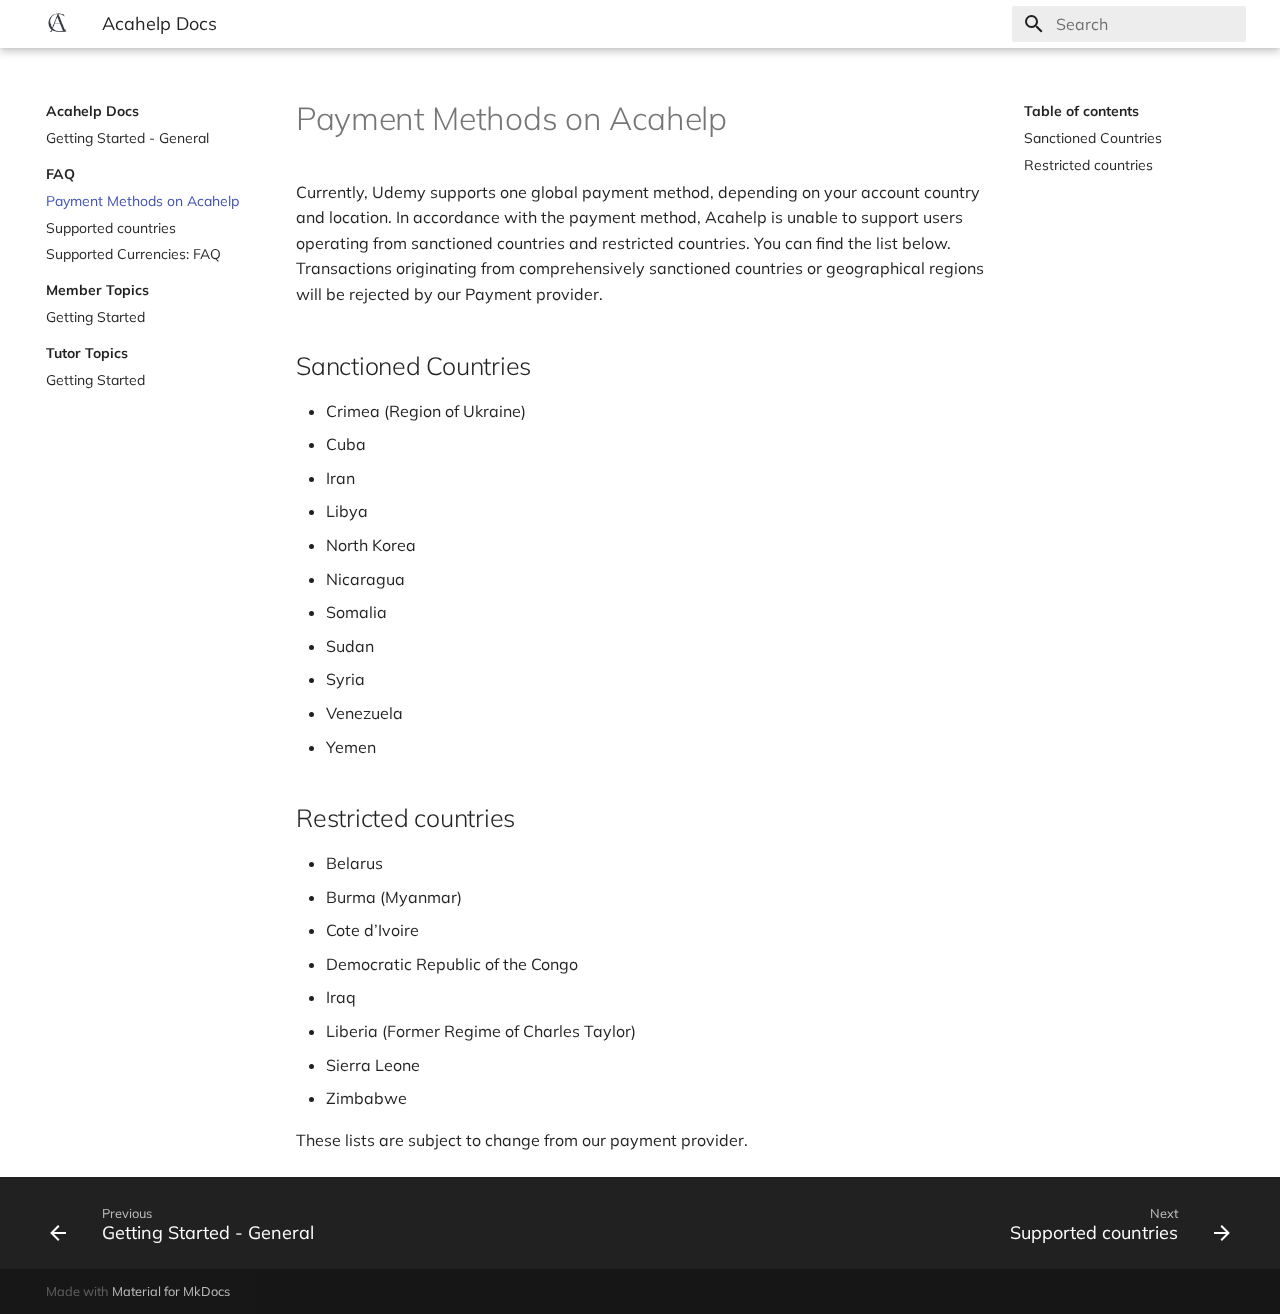
==== commit a26d34eb: "Primary Color change" ====
--- a/site/FAQ/Purchases-and-Refunds/index.html
+++ b/site/FAQ/Purchases-and-Refunds/index.html
@@ -9,7 +9,7 @@
       
       
       
-      <link rel="icon" href="../../assets/images/favicon.png">
+      <link rel="icon" href="../../assets/favicon.png">
       <meta name="generator" content="mkdocs-1.2.2, mkdocs-material-7.3.2">
     
     
@@ -23,6 +23,10 @@
         
         <link rel="stylesheet" href="../../assets/stylesheets/palette.3f5d1f46.min.css">
         
+          
+          
+          <meta name="theme-color" content="#ffffff">
+        
       
     
     
@@ -30,8 +34,8 @@
       
         
         <link rel="preconnect" href="https://fonts.gstatic.com" crossorigin>
-        <link rel="stylesheet" href="https://fonts.googleapis.com/css?family=Roboto:300,400,400i,700%7CRoboto+Mono&display=fallback">
-        <style>:root{--md-text-font-family:"Roboto";--md-code-font-family:"Roboto Mono"}</style>
+        <link rel="stylesheet" href="https://fonts.googleapis.com/css?family=Muli:300,400,400i,700%7C&display=fallback">
+        <style>:root{--md-text-font-family:"Muli";--md-code-font-family:""}</style>
       
     
     
@@ -50,7 +54,7 @@
     
     
     
-    <body dir="ltr" data-md-color-scheme="" data-md-color-primary="none" data-md-color-accent="none">
+    <body dir="ltr" data-md-color-scheme="" data-md-color-primary="white" data-md-color-accent="light-blue">
   
     
     <script>function __prefix(e){return new URL("../..",location).pathname+"."+e}function __get(e,t=localStorage){return JSON.parse(t.getItem(__prefix(e)))}</script>
@@ -76,8 +80,7 @@
   <nav class="md-header__inner md-grid" aria-label="Header">
     <a href="../.." title="Acahelp Docs" class="md-header__button md-logo" aria-label="Acahelp Docs" data-md-component="logo">
       
-  
-  <svg xmlns="http://www.w3.org/2000/svg" viewBox="0 0 24 24"><path d="M12 8a3 3 0 0 0 3-3 3 3 0 0 0-3-3 3 3 0 0 0-3 3 3 3 0 0 0 3 3m0 3.54C9.64 9.35 6.5 8 3 8v11c3.5 0 6.64 1.35 9 3.54 2.36-2.19 5.5-3.54 9-3.54V8c-3.5 0-6.64 1.35-9 3.54z"/></svg>
+  <img src="../../assets/favicon.png" alt="logo">
 
     </a>
     <label class="md-header__button md-icon" for="__drawer">
@@ -165,8 +168,7 @@
   <label class="md-nav__title" for="__drawer">
     <a href="../.." title="Acahelp Docs" class="md-nav__button md-logo" aria-label="Acahelp Docs" data-md-component="logo">
       
-  
-  <svg xmlns="http://www.w3.org/2000/svg" viewBox="0 0 24 24"><path d="M12 8a3 3 0 0 0 3-3 3 3 0 0 0-3-3 3 3 0 0 0-3 3 3 3 0 0 0 3 3m0 3.54C9.64 9.35 6.5 8 3 8v11c3.5 0 6.64 1.35 9 3.54 2.36-2.19 5.5-3.54 9-3.54V8c-3.5 0-6.64 1.35-9 3.54z"/></svg>
+  <img src="../../assets/favicon.png" alt="logo">
 
     </a>
     Acahelp Docs
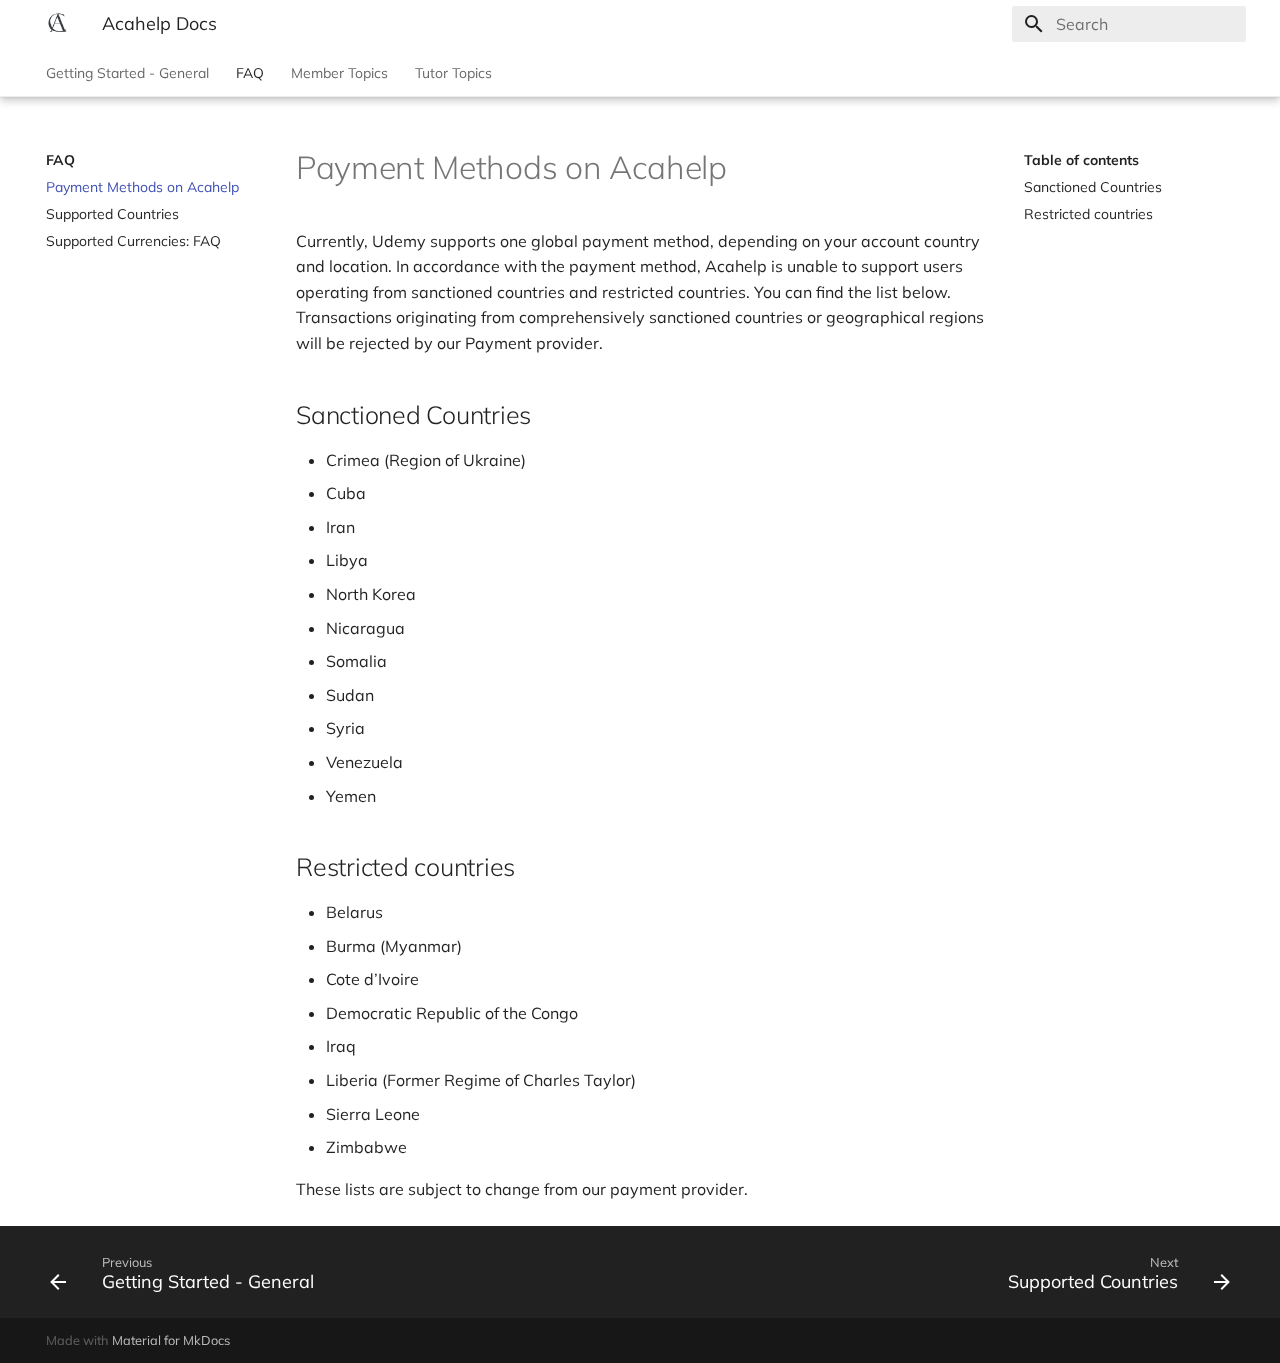
==== commit 0e1078ff: "Site changes adapted" ====
--- a/site/FAQ/Purchases-and-Refunds/index.html
+++ b/site/FAQ/Purchases-and-Refunds/index.html
@@ -76,7 +76,9 @@
     
       
 
-<header class="md-header" data-md-component="header">
+  
+
+<header class="md-header md-header--lifted" data-md-component="header">
   <nav class="md-header__inner md-grid" aria-label="Header">
     <a href="../.." title="Acahelp Docs" class="md-header__button md-logo" aria-label="Acahelp Docs" data-md-component="logo">
       
@@ -144,13 +146,84 @@
     
   </nav>
   
+    
+      
+<nav class="md-tabs" aria-label="Tabs" data-md-component="tabs">
+  <div class="md-tabs__inner md-grid">
+    <ul class="md-tabs__list">
+      
+        
+  
+  
+
+
+  <li class="md-tabs__item">
+    <a href="../.." class="md-tabs__link">
+      Getting Started - General
+    </a>
+  </li>
+
+      
+        
+  
+  
+    
+  
+
+
+  
+  
+  
+    <li class="md-tabs__item">
+      <a href="./" class="md-tabs__link md-tabs__link--active">
+        FAQ
+      </a>
+    </li>
+  
+
+      
+        
+  
+  
+
+
+  
+  
+  
+    <li class="md-tabs__item">
+      <a href="../../Member%20Topics/Getting%20Started/" class="md-tabs__link">
+        Member Topics
+      </a>
+    </li>
+  
+
+      
+        
+  
+  
+
+
+  
+  
+  
+    <li class="md-tabs__item">
+      <a href="../../Tutor%20Topics/post1/" class="md-tabs__link">
+        Tutor Topics
+      </a>
+    </li>
+  
+
+      
+    </ul>
+  </div>
+</nav>
+    
+  
 </header>
     
     <div class="md-container" data-md-component="container">
       
       
-        
-          
         
       
       <main class="md-main" data-md-component="main">
@@ -163,8 +236,10 @@
                   <div class="md-sidebar__inner">
                     
 
-
-<nav class="md-nav md-nav--primary" aria-label="Navigation" data-md-level="0">
+  
+
+
+<nav class="md-nav md-nav--primary md-nav--lifted" aria-label="Navigation" data-md-level="0">
   <label class="md-nav__title" for="__drawer">
     <a href="../.." title="Acahelp Docs" class="md-nav__button md-logo" aria-label="Acahelp Docs" data-md-component="logo">
       
@@ -201,22 +276,12 @@
   
   
     
-      
-    
-    <li class="md-nav__item md-nav__item--active md-nav__item--section md-nav__item--nested">
+    <li class="md-nav__item md-nav__item--active md-nav__item--nested">
       
       
         <input class="md-nav__toggle md-toggle" data-md-toggle="__nav_2" type="checkbox" id="__nav_2" checked>
       
       
-      
-        
-          
-        
-          
-        
-          
-        
       
       
         <label class="md-nav__link" for="__nav_2">
@@ -299,7 +364,7 @@
   
     <li class="md-nav__item">
       <a href="../Supported%20Countries/" class="md-nav__link">
-        Supported countries
+        Supported Countries
       </a>
     </li>
   
@@ -334,18 +399,12 @@
   
   
     
-      
-    
-    <li class="md-nav__item md-nav__item--section md-nav__item--nested">
+    <li class="md-nav__item md-nav__item--nested">
       
       
         <input class="md-nav__toggle md-toggle" data-md-toggle="__nav_3" type="checkbox" id="__nav_3" >
       
       
-      
-        
-          
-        
       
       
         <label class="md-nav__link" for="__nav_3">
@@ -388,18 +447,12 @@
   
   
     
-      
-    
-    <li class="md-nav__item md-nav__item--section md-nav__item--nested">
+    <li class="md-nav__item md-nav__item--nested">
       
       
         <input class="md-nav__toggle md-toggle" data-md-toggle="__nav_4" type="checkbox" id="__nav_4" >
       
       
-      
-        
-          
-        
       
       
         <label class="md-nav__link" for="__nav_4">
@@ -420,8 +473,22 @@
   
   
     <li class="md-nav__item">
-      <a href="../../Tutor%20Topics/Getting%20Started/" class="md-nav__link">
-        Getting Started
+      <a href="../../Tutor%20Topics/post1/" class="md-nav__link">
+        Getting Started as a Tutor
+      </a>
+    </li>
+  
+
+            
+          
+            
+              
+  
+  
+  
+    <li class="md-nav__item">
+      <a href="../../Tutor%20Topics/post2/" class="md-nav__link">
+        Fees
       </a>
     </li>
   
@@ -554,13 +621,13 @@
       
       
         
-        <a href="../Supported%20Countries/" class="md-footer__link md-footer__link--next" aria-label="Next: Supported countries" rel="next">
+        <a href="../Supported%20Countries/" class="md-footer__link md-footer__link--next" aria-label="Next: Supported Countries" rel="next">
           <div class="md-footer__title">
             <div class="md-ellipsis">
               <span class="md-footer__direction">
                 Next
               </span>
-              Supported countries
+              Supported Countries
             </div>
           </div>
           <div class="md-footer__button md-icon">
@@ -591,7 +658,7 @@
     <div class="md-dialog" data-md-component="dialog">
       <div class="md-dialog__inner md-typeset"></div>
     </div>
-    <script id="__config" type="application/json">{"base": "../..", "features": ["navigation.top", "search.suggest", "navigation.sections", "navigation.indexes"], "translations": {"clipboard.copy": "Copy to clipboard", "clipboard.copied": "Copied to clipboard", "search.config.lang": "en", "search.config.pipeline": "trimmer, stopWordFilter", "search.config.separator": "[\\s\\-]+", "search.placeholder": "Search", "search.result.placeholder": "Type to start searching", "search.result.none": "No matching documents", "search.result.one": "1 matching document", "search.result.other": "# matching documents", "search.result.more.one": "1 more on this page", "search.result.more.other": "# more on this page", "search.result.term.missing": "Missing", "select.version.title": "Select version"}, "search": "../../assets/javascripts/workers/search.e99e714c.min.js", "version": null}</script>
+    <script id="__config" type="application/json">{"base": "../..", "features": ["navigation.top", "search.suggest", "navigation.tabs", "navigation.tabs.sticky"], "translations": {"clipboard.copy": "Copy to clipboard", "clipboard.copied": "Copied to clipboard", "search.config.lang": "en", "search.config.pipeline": "trimmer, stopWordFilter", "search.config.separator": "[\\s\\-]+", "search.placeholder": "Search", "search.result.placeholder": "Type to start searching", "search.result.none": "No matching documents", "search.result.one": "1 matching document", "search.result.other": "# matching documents", "search.result.more.one": "1 more on this page", "search.result.more.other": "# more on this page", "search.result.term.missing": "Missing", "select.version.title": "Select version"}, "search": "../../assets/javascripts/workers/search.e99e714c.min.js", "version": null}</script>
     
     
       <script src="../../assets/javascripts/bundle.bc35569b.min.js"></script>
